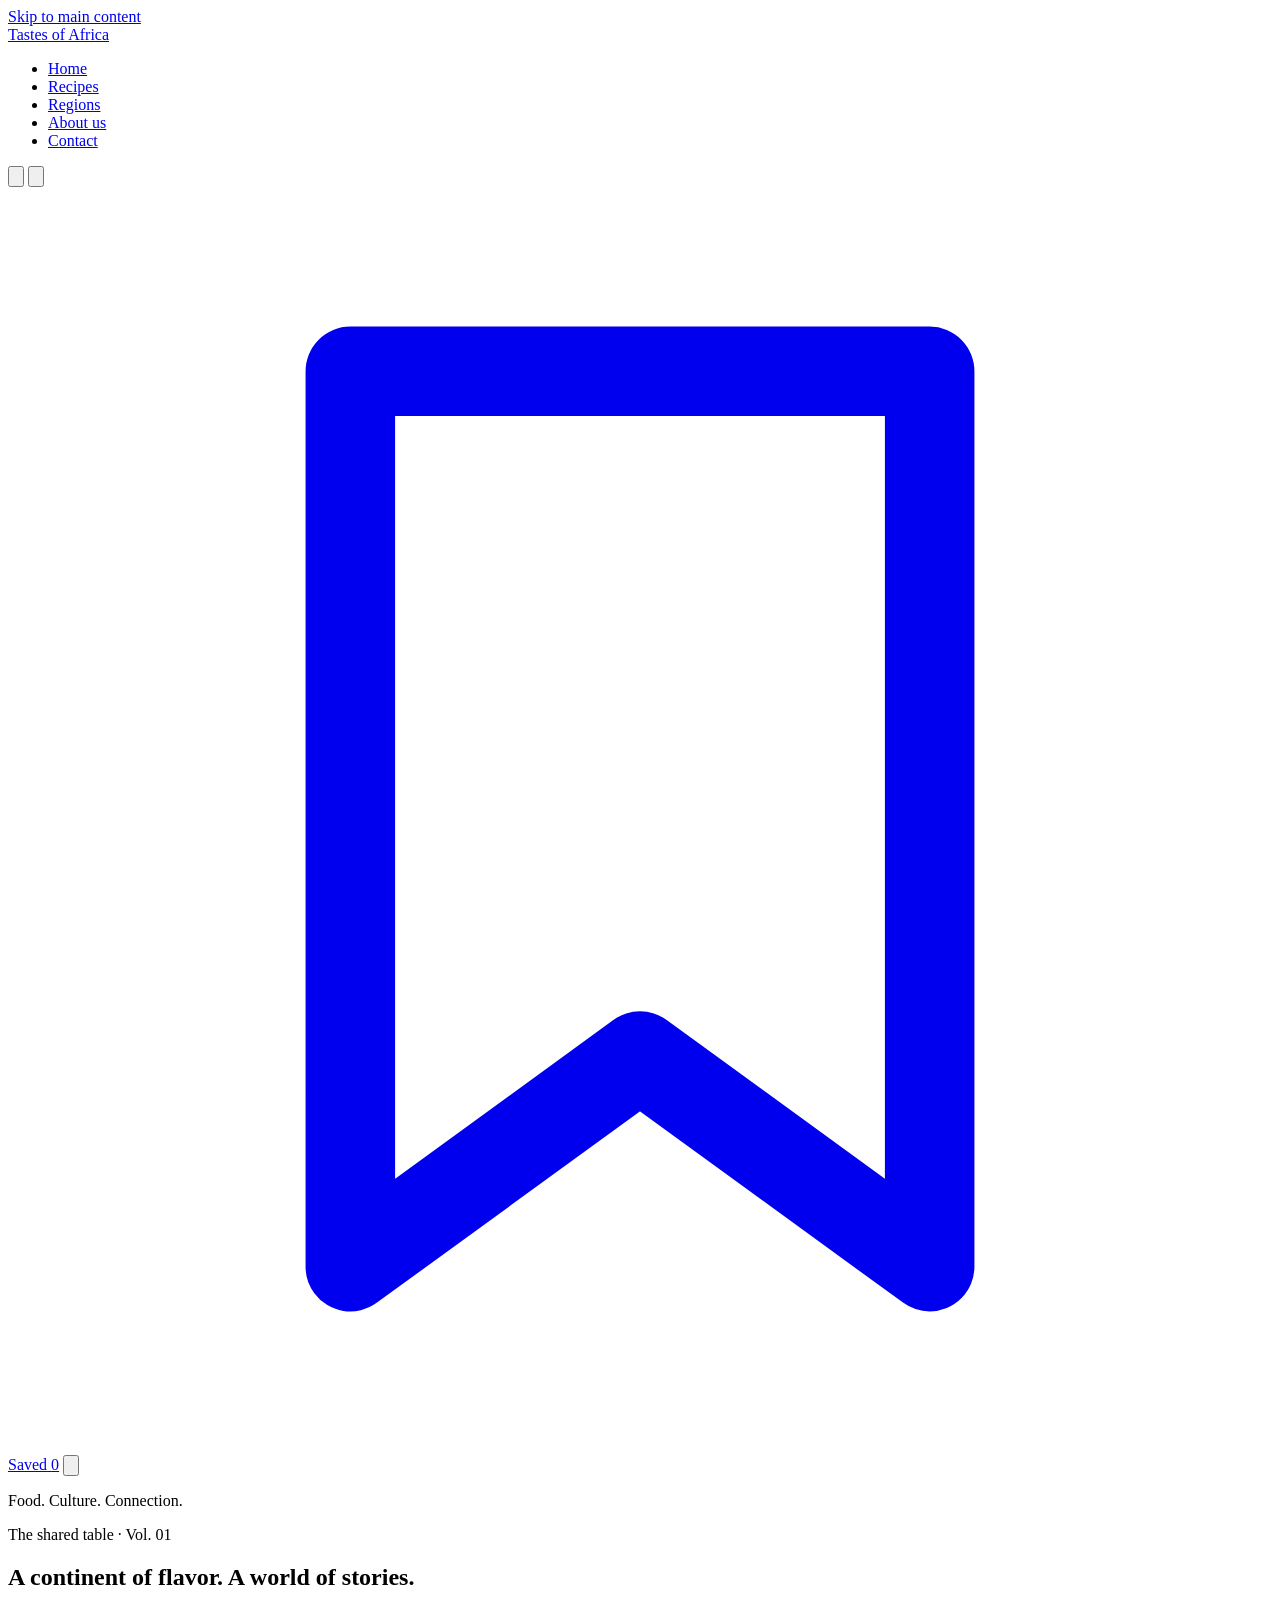
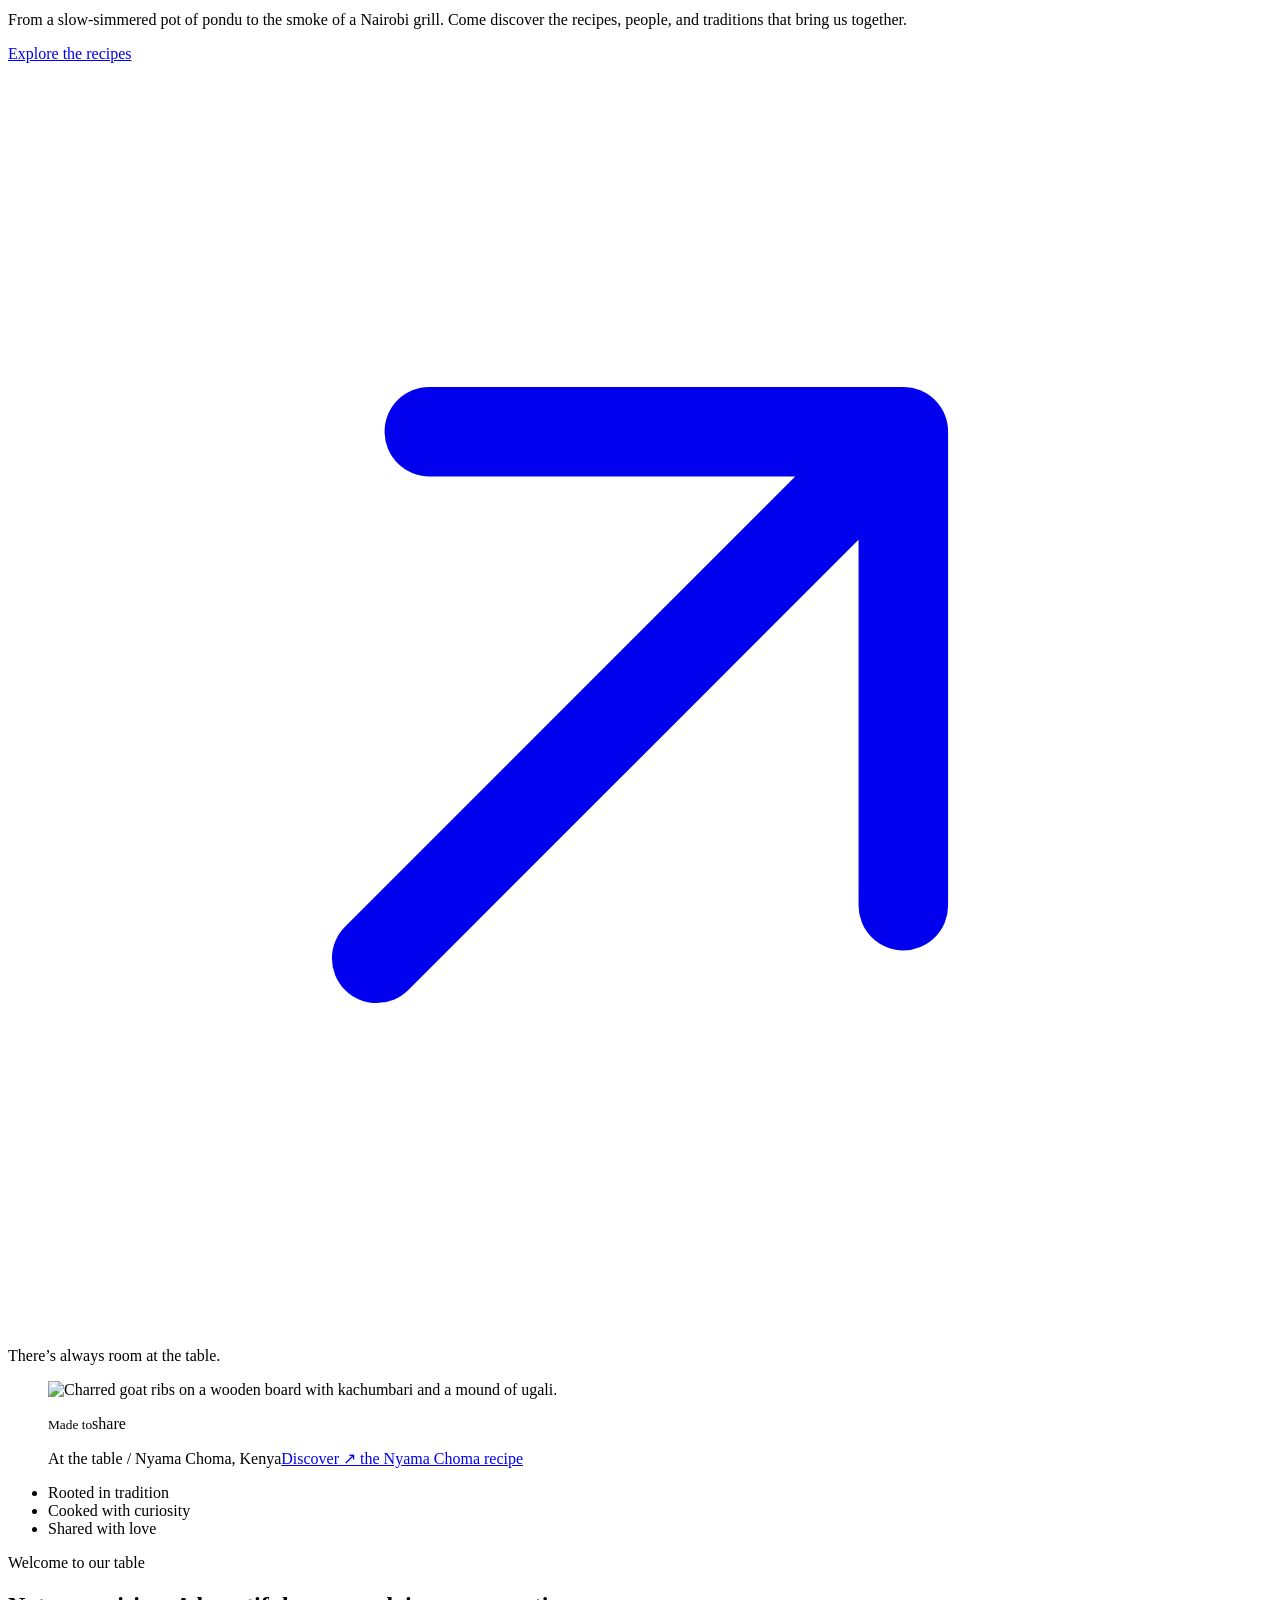
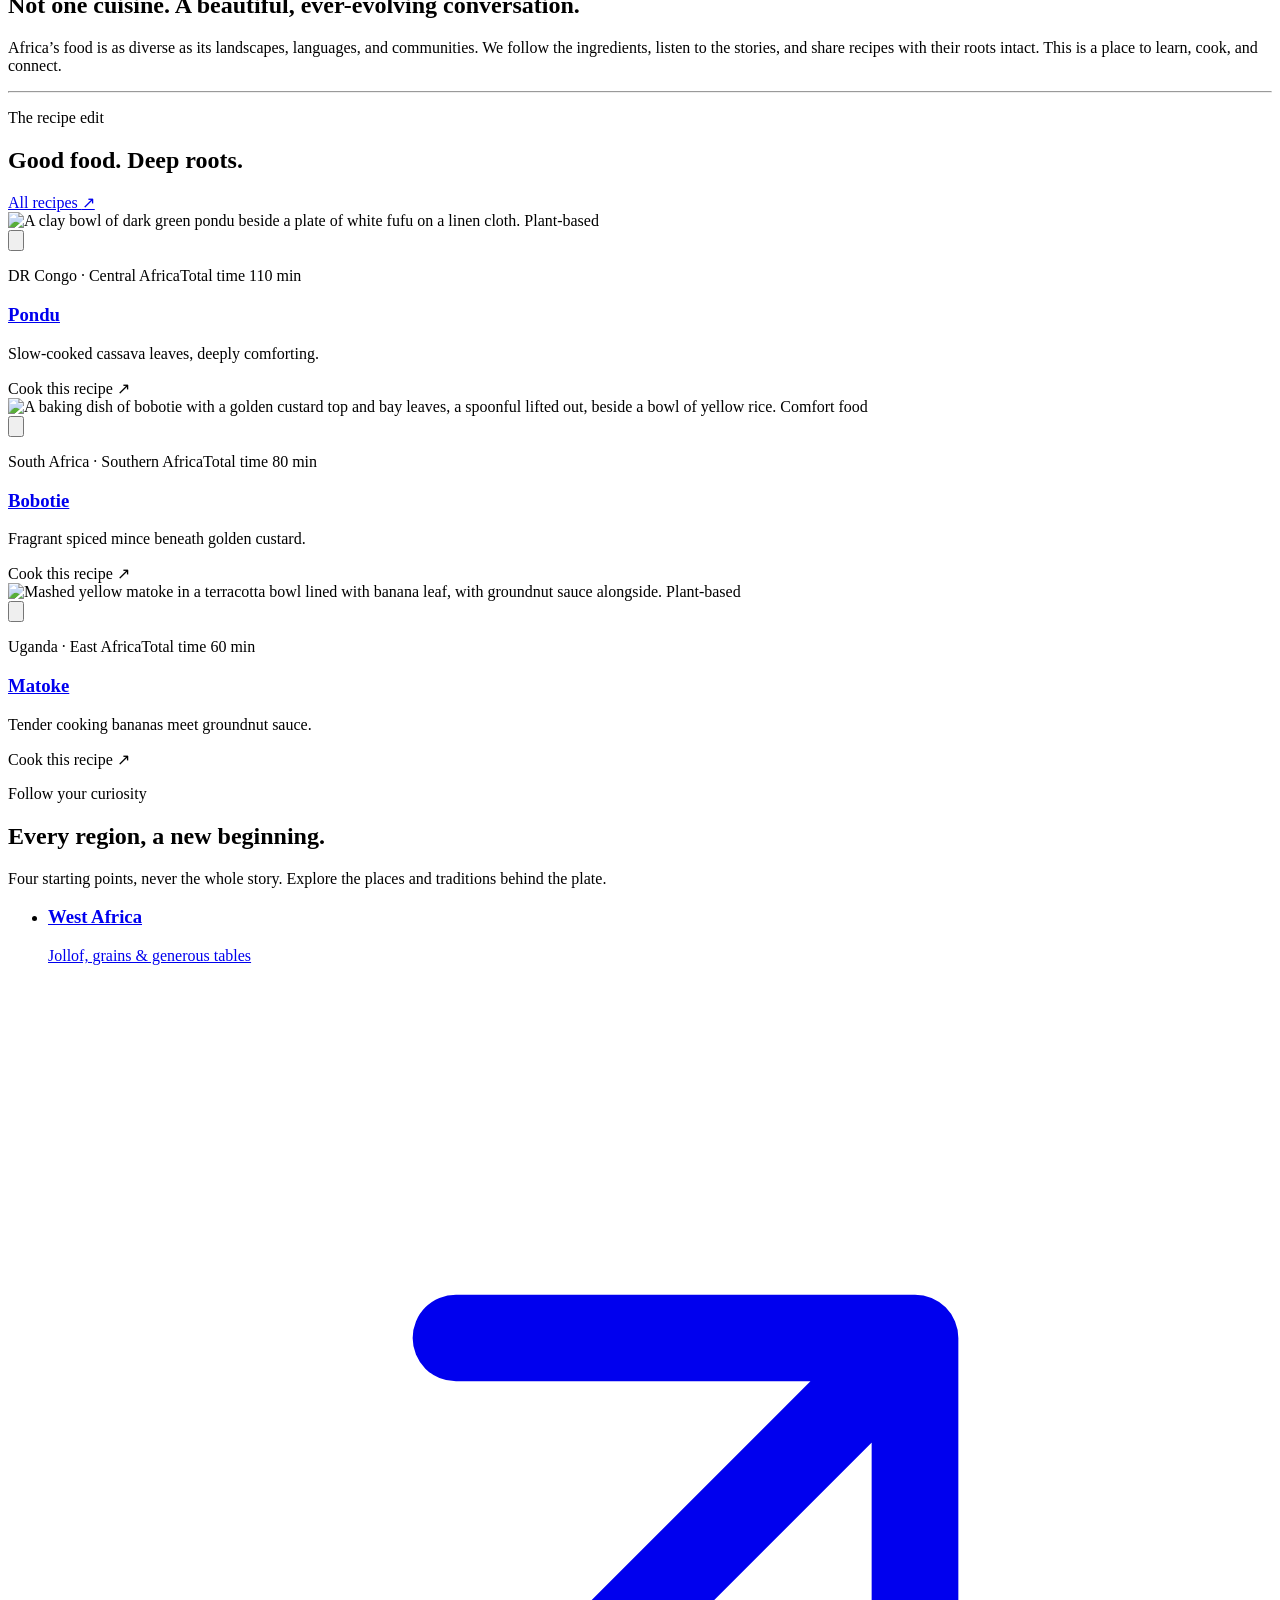
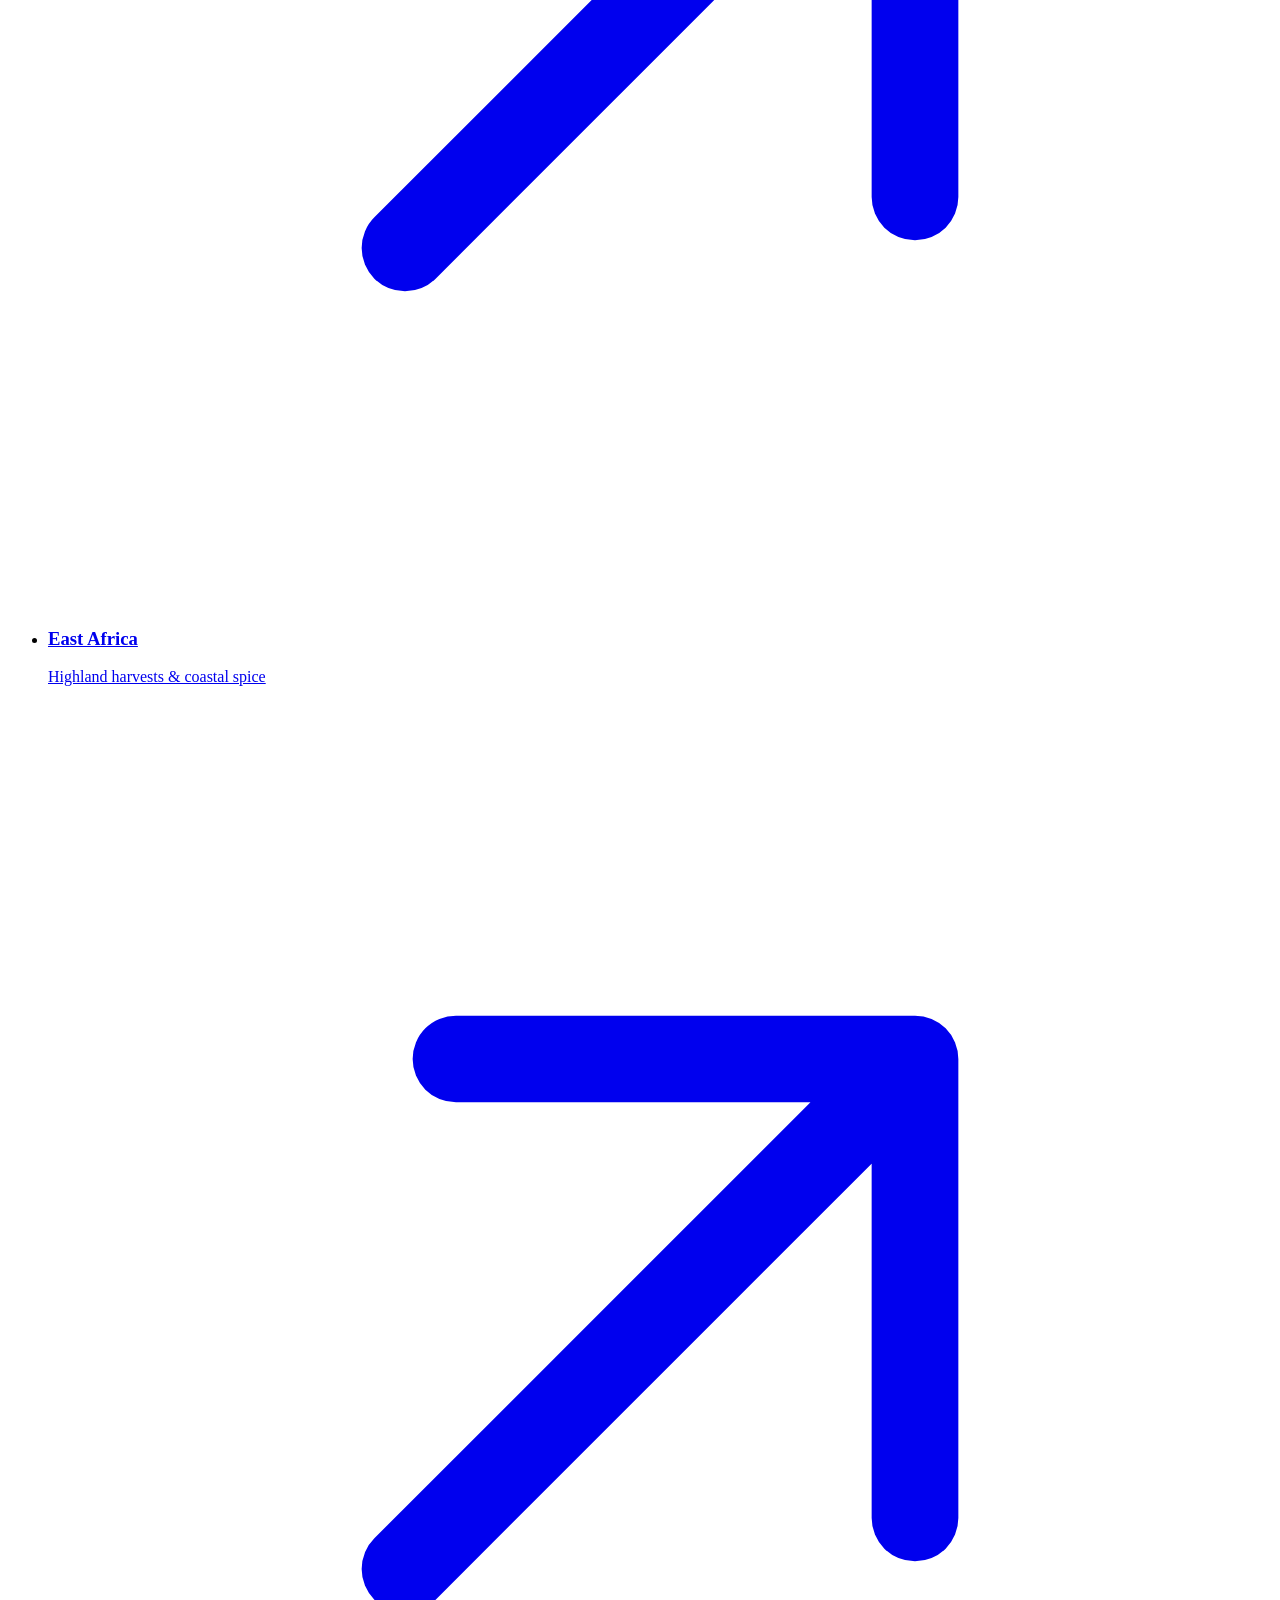
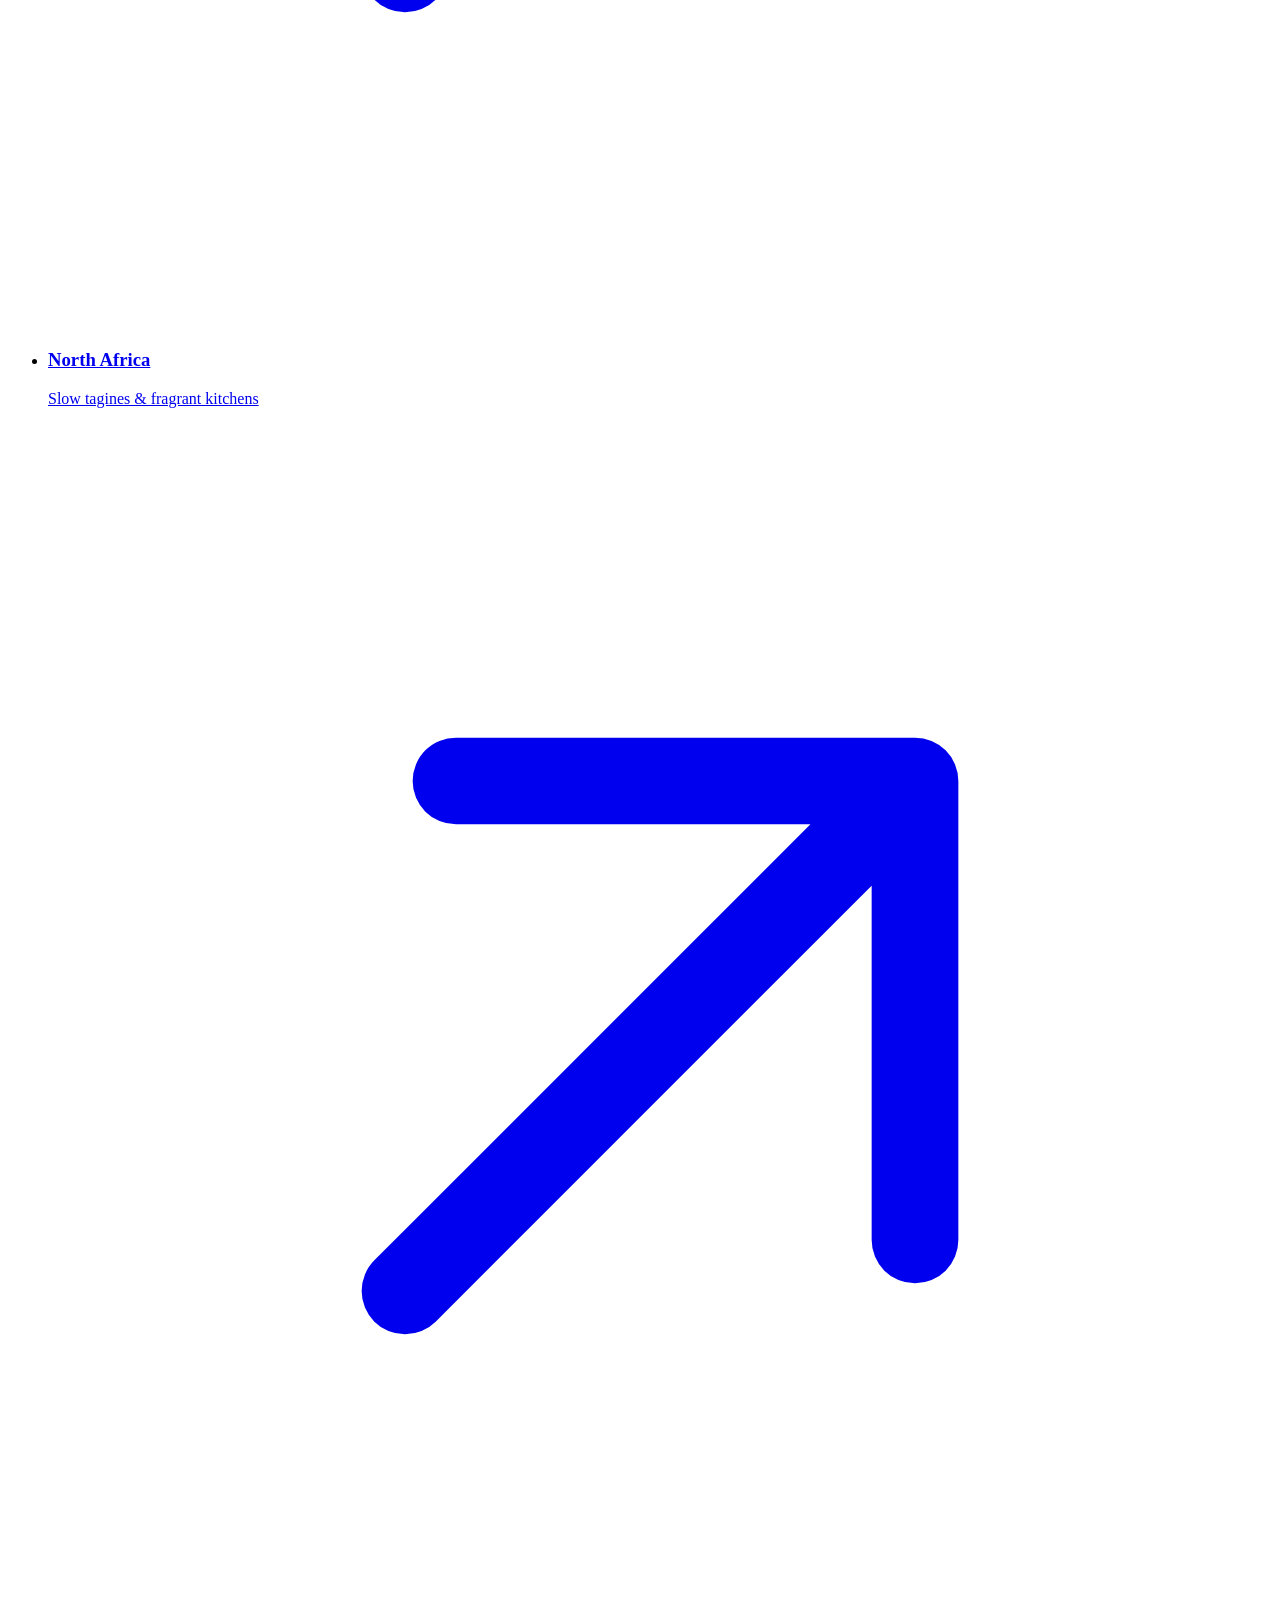
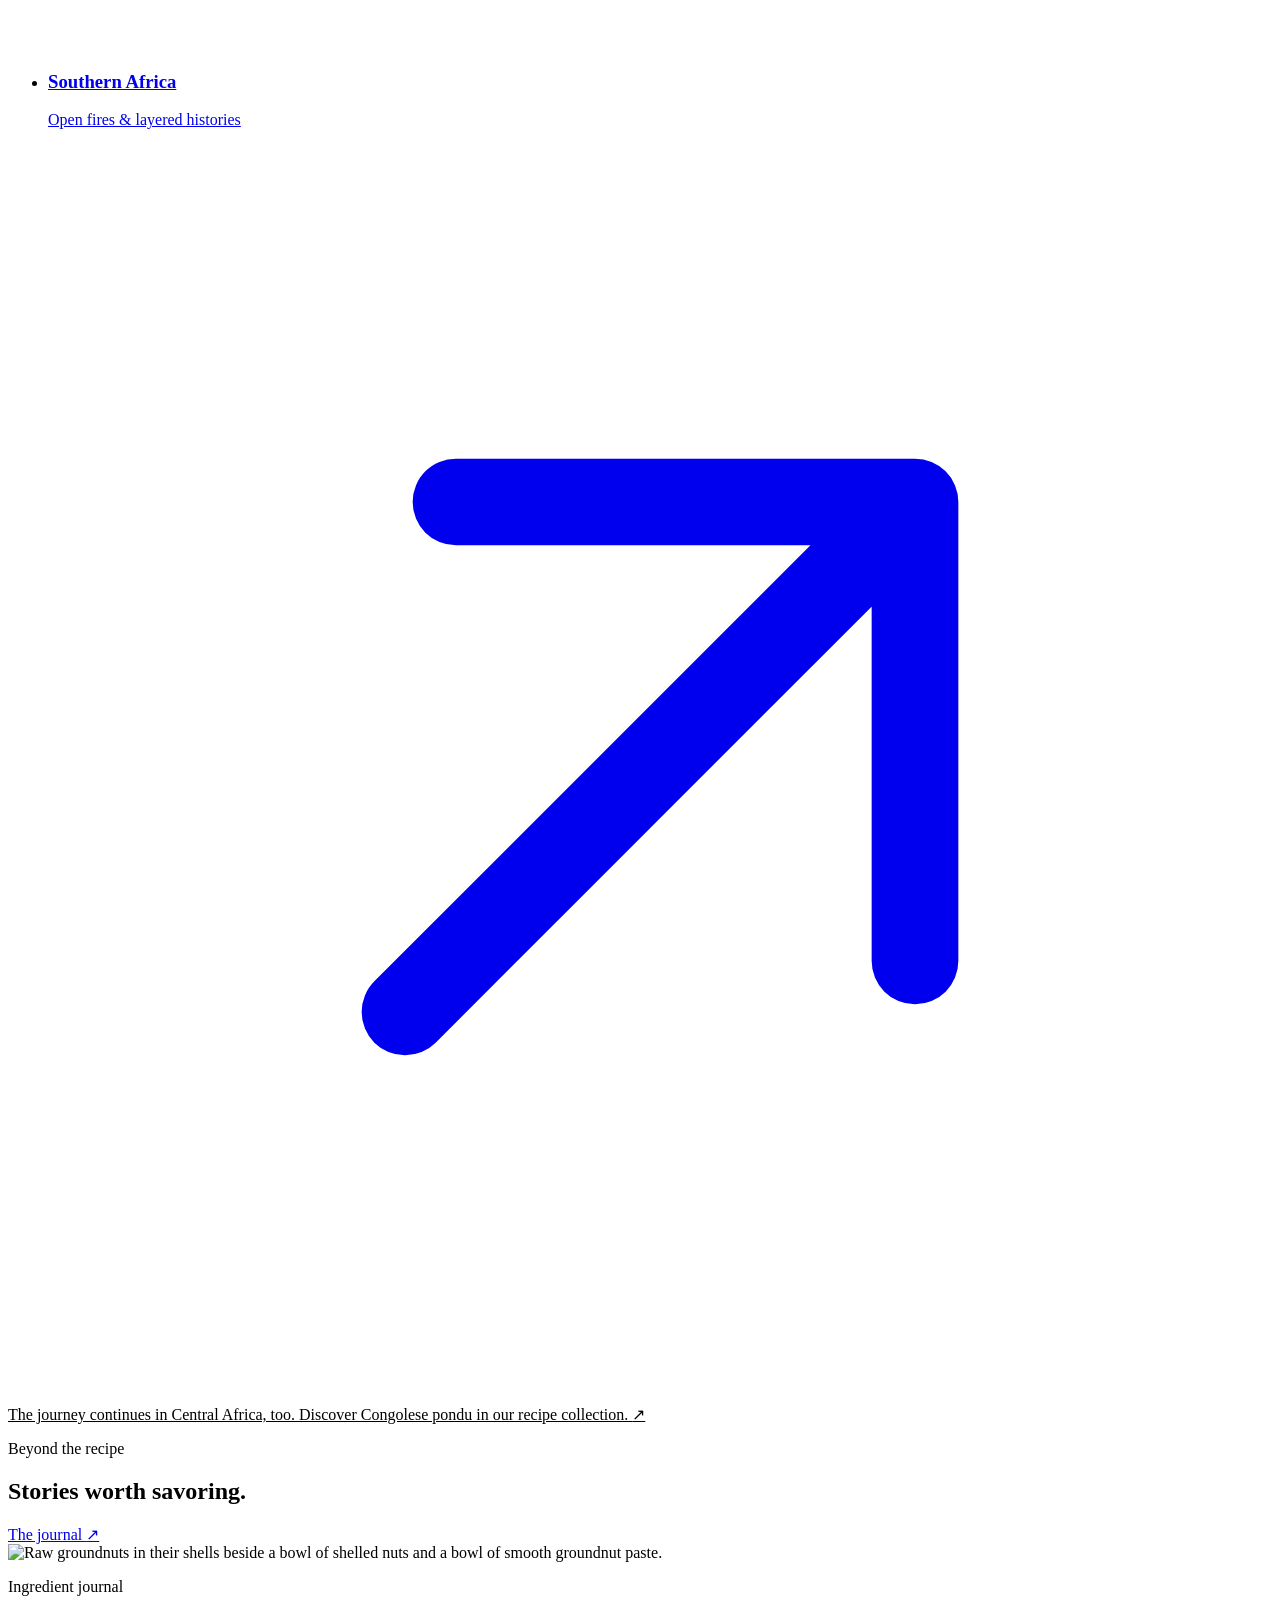
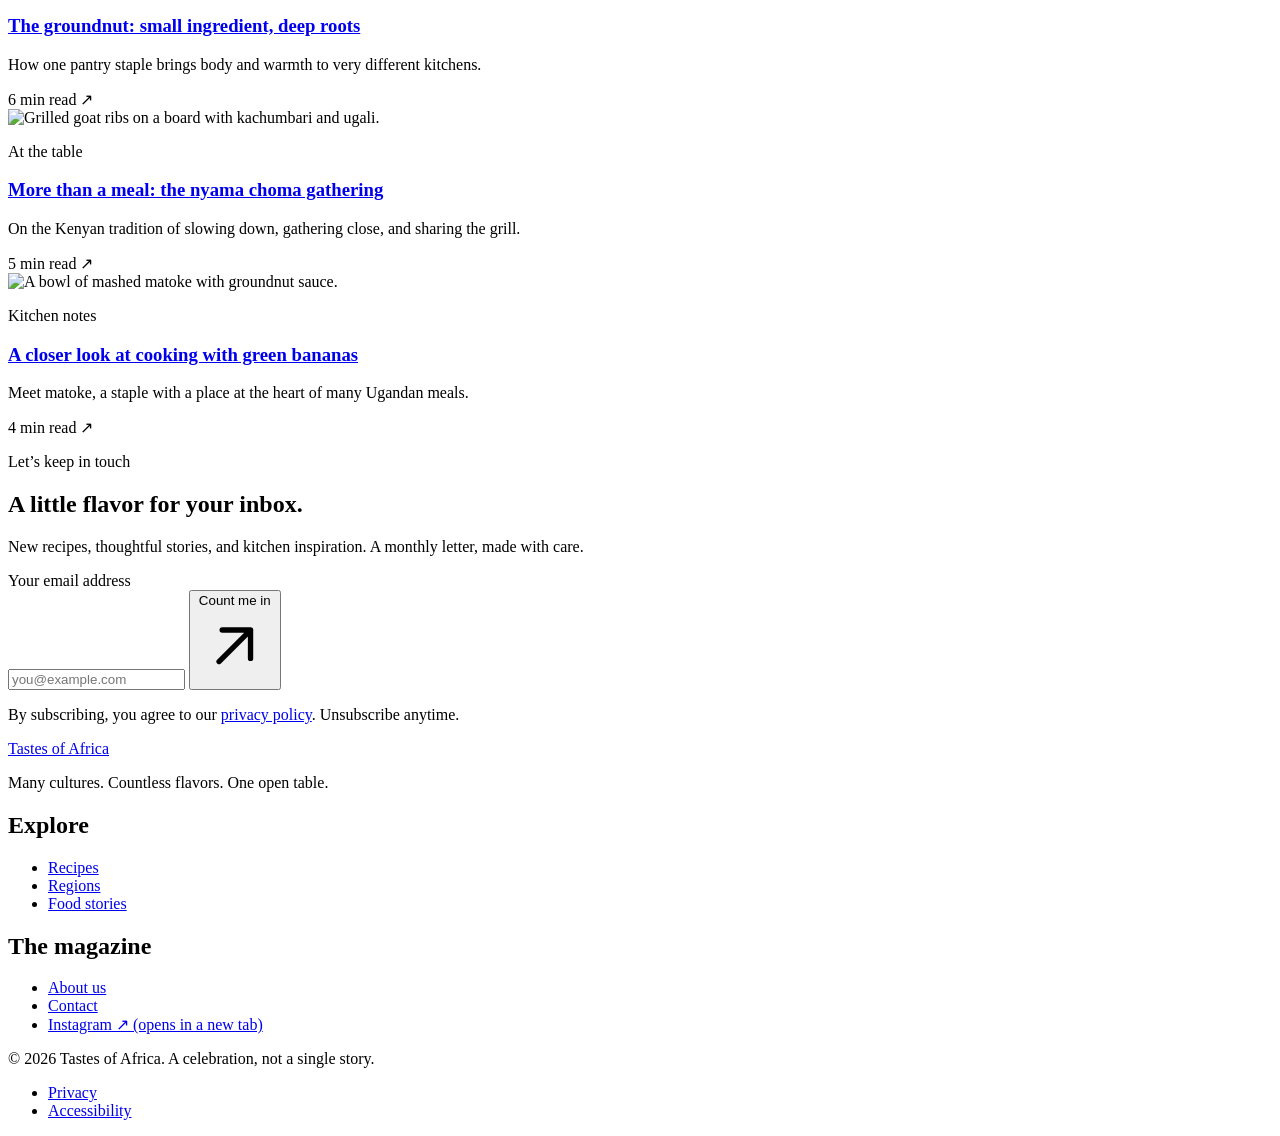
==== index.html @ 83bcd110 "Build home page with hero, recipe edit, regions, stories and newsletter" ====
<!DOCTYPE html>
<html lang="en" data-theme="light">
<head>
  <meta charset="utf-8">
  <meta name="viewport" content="width=device-width, initial-scale=1">
  <title>Tastes of Africa · Food, culture and connection</title>
  <meta name="description" content="Tastes of Africa is a food and culture magazine sharing recipes, regions and stories from across the continent.">
  <meta name="theme-color" content="#ffffff">
  <link rel="icon" href="images/favicon.svg" type="image/svg+xml">
  <link rel="preconnect" href="https://fonts.googleapis.com">
  <link rel="preconnect" href="https://fonts.gstatic.com" crossorigin>
  <link href="https://fonts.googleapis.com/css2?family=DM+Sans:opsz,wght@9..40,400;9..40,500;9..40,700&family=Playfair+Display:ital,wght@0,400;0,500;0,600;1,400&display=swap" rel="stylesheet">
  <link rel="stylesheet" href="css/style.css">
  <script>
    (function () {
      var t = null;
      try { t = JSON.parse(localStorage.getItem("toa-theme")); } catch (e) {}
      if (t !== "dark" && t !== "light") {
        t = window.matchMedia && window.matchMedia("(prefers-color-scheme: dark)").matches ? "dark" : "light";
      }
      document.documentElement.setAttribute("data-theme", t);
    })();
  </script>
</head>
<body>
  <a class="skip-link" href="#main">Skip to main content</a>
  <header class="site-header">
    <div class="container site-header__inner">
      <a class="logo" href="index.html">Tastes of Africa</a>
      <nav class="primary-nav" aria-label="Main">
        <ul>
          <li><a href="index.html" aria-current="page">Home</a></li>
          <li><a href="recipes.html">Recipes</a></li>
          <li><a href="regions.html">Regions</a></li>
          <li><a href="about.html">About us</a></li>
          <li><a href="contact.html">Contact</a></li>
        </ul>
      </nav>
      <div class="header-tools">
        <button class="icon-btn header-search" type="button" aria-expanded="false" aria-controls="search-drawer" aria-label="Search recipes"><svg viewBox="0 0 24 24" fill="none" stroke="currentColor" stroke-width="1.7" stroke-linecap="round" stroke-linejoin="round" aria-hidden="true" focusable="false"><circle cx="11" cy="11" r="7"/><path d="m20 20-3.5-3.5"/></svg></button>
        <button class="icon-btn theme-toggle" type="button" aria-pressed="false" aria-label="Switch to dark theme"><svg class="icon-sun" viewBox="0 0 24 24" fill="none" stroke="currentColor" stroke-width="1.7" stroke-linecap="round" stroke-linejoin="round" aria-hidden="true" focusable="false"><circle cx="12" cy="12" r="4"/><path d="M12 2v2M12 20v2M4.9 4.9l1.4 1.4M17.7 17.7l1.4 1.4M2 12h2M20 12h2M4.9 19.1l1.4-1.4M17.7 6.3l1.4-1.4"/></svg><svg class="icon-moon" viewBox="0 0 24 24" fill="none" stroke="currentColor" stroke-width="1.7" stroke-linecap="round" stroke-linejoin="round" aria-hidden="true" focusable="false"><path d="M20 14.5A8 8 0 1 1 9.5 4a6.5 6.5 0 0 0 10.5 10.5Z"/></svg></button>
        <a class="icon-btn header-saved" href="recipes.html?saved"><svg viewBox="0 0 24 24" fill="none" stroke="currentColor" stroke-width="1.7" stroke-linecap="round" stroke-linejoin="round" aria-hidden="true" focusable="false"><path d="M6.5 3.5h11v17L12 16.5l-5.5 4Z"/></svg><span>Saved <span class="saved-count">0</span></span></a>
        <button class="icon-btn menu-toggle" type="button" aria-expanded="false" aria-controls="menu-panel" aria-label="Open menu"><svg viewBox="0 0 24 24" fill="none" stroke="currentColor" stroke-width="1.7" stroke-linecap="round" stroke-linejoin="round" aria-hidden="true" focusable="false"><path d="M4 7h16M4 12h16M4 17h16"/></svg></button>
      </div>
    </div>
    <div class="search-drawer" id="search-drawer" hidden>
      <form class="container" action="recipes.html" method="get" role="search">
        <label class="visually-hidden" for="header-q">Search recipes or ingredients</label>
        <input class="input" id="header-q" name="q" type="search" placeholder="Search recipes or ingredients">
        <button class="btn" type="submit">Search <svg viewBox="0 0 24 24" fill="none" stroke="currentColor" stroke-width="1.7" stroke-linecap="round" stroke-linejoin="round" aria-hidden="true" focusable="false"><path d="M5 12h14M13 6l6 6-6 6"/></svg></button>
      </form>
    </div>
    <div class="menu-panel" id="menu-panel" hidden>
      <form action="recipes.html" method="get" role="search" class="search-row mt-0" style="margin-bottom:1rem">
        <div class="search-field">
          <svg viewBox="0 0 24 24" fill="none" stroke="currentColor" stroke-width="1.7" stroke-linecap="round" stroke-linejoin="round" aria-hidden="true" focusable="false"><circle cx="11" cy="11" r="7"/><path d="m20 20-3.5-3.5"/></svg>
          <label class="visually-hidden" for="menu-q">Search recipes or ingredients</label>
          <input class="input" id="menu-q" name="q" type="search" placeholder="Search recipes">
        </div>
      </form>
      <nav aria-label="Mobile">
        <ul>
        <li><a href="index.html" aria-current="page">Home</a></li>
        <li><a href="recipes.html">Recipes</a></li>
        <li><a href="regions.html">Regions</a></li>
        <li><a href="about.html">About us</a></li>
        <li><a href="contact.html">Contact</a></li>
        </ul>
      </nav>
      <a class="btn btn--ghost menu-panel__saved" href="recipes.html?saved"><svg viewBox="0 0 24 24" fill="none" stroke="currentColor" stroke-width="1.7" stroke-linecap="round" stroke-linejoin="round" aria-hidden="true" focusable="false"><path d="M6.5 3.5h11v17L12 16.5l-5.5 4Z"/></svg> Saved recipes (<span class="saved-count">0</span>)</a>
    </div>
  </header>

  <main id="main">
    <section class="container hero" aria-labelledby="hero-title">
      <div class="hero__top">
        <p class="eyebrow">Food. Culture. Connection.</p>
        <p class="hero__issue">The shared table · Vol. 01</p>
      </div>
      <div>
        <h1 class="hero__title" id="hero-title">A continent of flavor. A world of stories.</h1>
        <p class="hero__text">From a slow-simmered pot of pondu to the smoke of a Nairobi grill. Come discover the recipes, people, and traditions that bring us together.</p>
        <a class="btn hero__cta" href="recipes.html">Explore the recipes <svg viewBox="0 0 24 24" fill="none" stroke="currentColor" stroke-width="1.7" stroke-linecap="round" stroke-linejoin="round" aria-hidden="true" focusable="false"><path d="M7 17 17 7M8 7h9v9"/></svg></a>
        <p class="hero__aside">There’s always room at the table.</p>
      </div>
      <figure class="hero__figure">
        <img src="images/nyama-choma.jpg" alt="Charred goat ribs on a wooden board with kachumbari and a mound of ugali." width="712" height="512" fetchpriority="high">
        <p class="hero__badge" aria-hidden="true"><small>Made to</small><span>share</span></p>
        <figcaption class="hero__caption"><span>At the table / Nyama Choma, Kenya</span><a class="text-link" href="nyama-choma.html">Discover <span class="arrow" aria-hidden="true">↗</span><span class="visually-hidden"> the Nyama Choma recipe</span></a></figcaption>
      </figure>
    </section>

    <div class="container">
      <ul class="values-strip" aria-label="Our values">
        <li>Rooted in tradition</li>
        <li>Cooked with curiosity</li>
        <li>Shared with love</li>
      </ul>
    </div>

    <section class="container section split" aria-labelledby="welcome-title">
      <p class="eyebrow">Welcome to our table</p>
      <div class="split__body">
        <h2 class="h2" id="welcome-title">Not one cuisine. A beautiful, ever-evolving conversation.</h2>
        <p>Africa’s food is as diverse as its landscapes, languages, and communities. We follow the ingredients, listen to the stories, and share recipes with their roots intact. This is a place to learn, cook, and connect.</p>
      </div>
    </section>

    <div class="container"><hr class="rule"></div>

    <section class="container section" aria-labelledby="edit-title">
      <p class="eyebrow">The recipe edit</p>
      <div class="section-head">
        <h2 class="h2" id="edit-title">Good food. Deep roots.</h2>
        <a class="text-link" href="recipes.html">All recipes <span class="arrow" aria-hidden="true">↗</span></a>
      </div>
      <div class="grid-3">
          <article class="card" data-slug="pondu" data-name="Pondu" data-region="central" data-diet="plant-based gluten-free dairy-free" data-time="110" data-order="1" data-keywords="dr congo central africa plant-based slow-cooked cassava leaves, deeply comforting.  g frozen, commercially prepared pounded cassava leaves, thawed  litre litres water, plus more as needed  large onion onions, finely chopped  small aubergine aubergines (about  g), diced  tbsp food-grade red palm oil  spring onions, sliced  tsp fine salt, then to taste  whole scotch bonnet pepper peppers (optional) cooked rice or fufu, prepared separately">
            <div class="card__media">
              <img src="images/pondu.jpg" alt="A clay bowl of dark green pondu beside a plate of white fufu on a linen cloth." width="712" height="512" loading="lazy">
              <span class="card__badge">Plant-based</span>
            </div>
            <button class="save-btn" type="button" data-save="pondu" data-name="Pondu" aria-pressed="false" aria-label="Save Pondu to your recipes"><svg viewBox="0 0 24 24" fill="none" stroke="currentColor" stroke-width="1.7" stroke-linecap="round" stroke-linejoin="round" aria-hidden="true" focusable="false"><path d="M6.5 3.5h11v17L12 16.5l-5.5 4Z"/></svg></button>
            <p class="card__meta"><span class="card__origin">DR Congo · Central Africa</span><span class="card__time"><span class="visually-hidden">Total time </span>110 min</span></p>
            <h3 class="card__title"><a href="pondu.html">Pondu</a></h3>
            <p class="card__text">Slow-cooked cassava leaves, deeply comforting.</p>
            <span class="card__cta" aria-hidden="true">Cook this recipe <span class="arrow" aria-hidden="true">↗</span></span>
          </article>
          <article class="card" data-slug="bobotie" data-name="Bobotie" data-region="southern" data-diet="meat" data-time="80" data-order="4" data-keywords="south africa southern africa comfort food fragrant spiced mince beneath golden custard.  g beef mince  thick slice slices white bread (about  g)  ml whole milk, divided  tbsp neutral oil  large onion onions, finely chopped  garlic clove cloves, crushed  tbsp mild curry powder  tsp ground turmeric  tbsp fruit chutney  tbsp raisins  tbsp lemon juice  tsp fine salt  tsp ground black pepper  large egg eggs the reserved milk from above  bay leaf leaves yellow rice and chutney, prepared separately">
            <div class="card__media">
              <img src="images/bobotie.jpg" alt="A baking dish of bobotie with a golden custard top and bay leaves, a spoonful lifted out, beside a bowl of yellow rice." width="712" height="512" loading="lazy">
              <span class="card__badge">Comfort food</span>
            </div>
            <button class="save-btn" type="button" data-save="bobotie" data-name="Bobotie" aria-pressed="false" aria-label="Save Bobotie to your recipes"><svg viewBox="0 0 24 24" fill="none" stroke="currentColor" stroke-width="1.7" stroke-linecap="round" stroke-linejoin="round" aria-hidden="true" focusable="false"><path d="M6.5 3.5h11v17L12 16.5l-5.5 4Z"/></svg></button>
            <p class="card__meta"><span class="card__origin">South Africa · Southern Africa</span><span class="card__time"><span class="visually-hidden">Total time </span>80 min</span></p>
            <h3 class="card__title"><a href="bobotie.html">Bobotie</a></h3>
            <p class="card__text">Fragrant spiced mince beneath golden custard.</p>
            <span class="card__cta" aria-hidden="true">Cook this recipe <span class="arrow" aria-hidden="true">↗</span></span>
          </article>
          <article class="card" data-slug="matoke" data-name="Matoke" data-region="east" data-diet="plant-based gluten-free dairy-free" data-time="60" data-order="5" data-keywords="uganda east africa plant-based tender cooking bananas meet groundnut sauce.  green cooking banana bananas (about  kg, unpeeled)  tsp fine salt water for steaming  food-safe banana leaf leaves, washed (optional)  g unsweetened smooth peanut butter  tbsp neutral oil  small onion onions, finely chopped  medium tomato tomatoes, finely chopped  ml water  tsp fine salt, then to taste steamed greens, prepared separately">
            <div class="card__media">
              <img src="images/matoke.jpg" alt="Mashed yellow matoke in a terracotta bowl lined with banana leaf, with groundnut sauce alongside." width="712" height="512" loading="lazy">
              <span class="card__badge">Plant-based</span>
            </div>
            <button class="save-btn" type="button" data-save="matoke" data-name="Matoke" aria-pressed="false" aria-label="Save Matoke to your recipes"><svg viewBox="0 0 24 24" fill="none" stroke="currentColor" stroke-width="1.7" stroke-linecap="round" stroke-linejoin="round" aria-hidden="true" focusable="false"><path d="M6.5 3.5h11v17L12 16.5l-5.5 4Z"/></svg></button>
            <p class="card__meta"><span class="card__origin">Uganda · East Africa</span><span class="card__time"><span class="visually-hidden">Total time </span>60 min</span></p>
            <h3 class="card__title"><a href="matoke.html">Matoke</a></h3>
            <p class="card__text">Tender cooking bananas meet groundnut sauce.</p>
            <span class="card__cta" aria-hidden="true">Cook this recipe <span class="arrow" aria-hidden="true">↗</span></span>
          </article>
      </div>
    </section>

    <section class="dark-section section" aria-labelledby="regions-title">
      <div class="container">
        <p class="eyebrow eyebrow--gold">Follow your curiosity</p>
        <div class="split" style="align-items:end">
          <h2 class="h2" id="regions-title" style="grid-column: span 1">Every region, a new beginning.</h2>
          <p class="lede">Four starting points, never the whole story. Explore the places and traditions behind the plate.</p>
        </div>
        <ul class="region-list">
          <li><a href="regions.html#west"><h3>West Africa</h3><p>Jollof, grains &amp; generous tables</p><svg viewBox="0 0 24 24" fill="none" stroke="currentColor" stroke-width="1.7" stroke-linecap="round" stroke-linejoin="round" aria-hidden="true" focusable="false"><path d="M7 17 17 7M8 7h9v9"/></svg></a></li>
          <li><a href="regions.html#east"><h3>East Africa</h3><p>Highland harvests &amp; coastal spice</p><svg viewBox="0 0 24 24" fill="none" stroke="currentColor" stroke-width="1.7" stroke-linecap="round" stroke-linejoin="round" aria-hidden="true" focusable="false"><path d="M7 17 17 7M8 7h9v9"/></svg></a></li>
          <li><a href="regions.html#north"><h3>North Africa</h3><p>Slow tagines &amp; fragrant kitchens</p><svg viewBox="0 0 24 24" fill="none" stroke="currentColor" stroke-width="1.7" stroke-linecap="round" stroke-linejoin="round" aria-hidden="true" focusable="false"><path d="M7 17 17 7M8 7h9v9"/></svg></a></li>
          <li><a href="regions.html#southern"><h3>Southern Africa</h3><p>Open fires &amp; layered histories</p><svg viewBox="0 0 24 24" fill="none" stroke="currentColor" stroke-width="1.7" stroke-linecap="round" stroke-linejoin="round" aria-hidden="true" focusable="false"><path d="M7 17 17 7M8 7h9v9"/></svg></a></li>
        </ul>
        <p class="small" style="margin-top:2rem"><a href="pondu.html" style="color:var(--dark-muted)">The journey continues in Central Africa, too. Discover Congolese pondu in our recipe collection. <span aria-hidden="true">↗</span></a></p>
      </div>
    </section>

    <section class="container section" id="stories" aria-labelledby="stories-title">
      <p class="eyebrow">Beyond the recipe</p>
      <div class="section-head">
        <h2 class="h2" id="stories-title">Stories worth savoring.</h2>
        <a class="text-link" href="regions.html">The journal <span class="arrow" aria-hidden="true">↗</span></a>
      </div>
      <div class="grid-3">
          <article class="story">
            <div class="story__media"><img src="images/groundnut.jpg" alt="Raw groundnuts in their shells beside a bowl of shelled nuts and a bowl of smooth groundnut paste." width="712" height="474" loading="lazy"></div>
            <p class="eyebrow">Ingredient journal</p>
            <h3 class="story__title"><a href="matoke.html">The groundnut: small ingredient, deep roots</a></h3>
            <p>How one pantry staple brings body and warmth to very different kitchens.</p>
            <span class="story__read">6 min read <span aria-hidden="true">↗</span></span>
          </article>
          <article class="story">
            <div class="story__media"><img src="images/nyama-choma.jpg" alt="Grilled goat ribs on a board with kachumbari and ugali." width="712" height="474" loading="lazy"></div>
            <p class="eyebrow">At the table</p>
            <h3 class="story__title"><a href="nyama-choma.html">More than a meal: the nyama choma gathering</a></h3>
            <p>On the Kenyan tradition of slowing down, gathering close, and sharing the grill.</p>
            <span class="story__read">5 min read <span aria-hidden="true">↗</span></span>
          </article>
          <article class="story">
            <div class="story__media"><img src="images/matoke.jpg" alt="A bowl of mashed matoke with groundnut sauce." width="712" height="474" loading="lazy"></div>
            <p class="eyebrow">Kitchen notes</p>
            <h3 class="story__title"><a href="matoke.html">A closer look at cooking with green bananas</a></h3>
            <p>Meet matoke, a staple with a place at the heart of many Ugandan meals.</p>
            <span class="story__read">4 min read <span aria-hidden="true">↗</span></span>
          </article>
      </div>
    </section>

    <section class="newsletter section" aria-labelledby="news-title">
      <div class="container newsletter__grid">
        <div>
          <p class="eyebrow">Let’s keep in touch</p>
          <h2 class="h2" id="news-title">A little flavor for your inbox.</h2>
          <p class="small" style="margin-top:1rem">New recipes, thoughtful stories, and kitchen inspiration. A monthly letter, made with care.</p>
        </div>
        <form id="newsletter-form" novalidate>
          <label class="label" for="nl-email">Your email address</label>
          <div class="newsletter__row">
            <input class="input" id="nl-email" name="email" type="email" autocomplete="email" placeholder="you@example.com" aria-describedby="newsletter-status nl-note">
            <button class="btn" type="submit">Count me in <svg viewBox="0 0 24 24" fill="none" stroke="currentColor" stroke-width="1.7" stroke-linecap="round" stroke-linejoin="round" aria-hidden="true" focusable="false"><path d="M7 17 17 7M8 7h9v9"/></svg></button>
          </div>
          <p class="newsletter__status" id="newsletter-status" role="status" aria-live="polite"></p>
          <p class="newsletter__note" id="nl-note">By subscribing, you agree to our <a href="privacy.html">privacy policy</a>. Unsubscribe anytime.</p>
        </form>
      </div>
    </section>
  </main>

  <footer class="site-footer">
    <div class="container">
      <div class="site-footer__top">
        <div>
          <a class="logo" href="index.html">Tastes of Africa</a>
          <p class="site-footer__tag">Many cultures. Countless flavors. One open table.</p>
        </div>
        <div class="footer-cols">
          <nav class="footer-col" aria-labelledby="f-explore">
            <h2 id="f-explore">Explore</h2>
            <ul>
              <li><a href="recipes.html">Recipes</a></li>
              <li><a href="regions.html">Regions</a></li>
              <li><a href="index.html#stories">Food stories</a></li>
            </ul>
          </nav>
          <nav class="footer-col" aria-labelledby="f-magazine">
            <h2 id="f-magazine">The magazine</h2>
            <ul>
              <li><a href="about.html">About us</a></li>
              <li><a href="contact.html">Contact</a></li>
              <li><a href="https://www.instagram.com/" target="_blank" rel="noopener noreferrer">Instagram&nbsp;<span class="arrow" aria-hidden="true">↗</span><span class="visually-hidden"> (opens in a new tab)</span></a></li>
            </ul>
          </nav>
        </div>
      </div>
      <div class="site-footer__bottom">
        <p>© <span class="year">2026</span> Tastes of Africa. A celebration, not a single story.</p>
        <ul>
          <li><a href="privacy.html">Privacy</a></li>
          <li><a href="accessibility.html">Accessibility</a></li>
        </ul>
      </div>
    </div>
  </footer>

  <div class="toast" id="toast" role="status" aria-live="polite" hidden>
    <span class="toast__msg"></span>
    <button class="toast__undo" type="button">Undo</button>
  </div>
  <div class="visually-hidden" id="announcer" aria-live="polite"></div>
  <script src="js/main.js" defer></script>
</body>
</html>
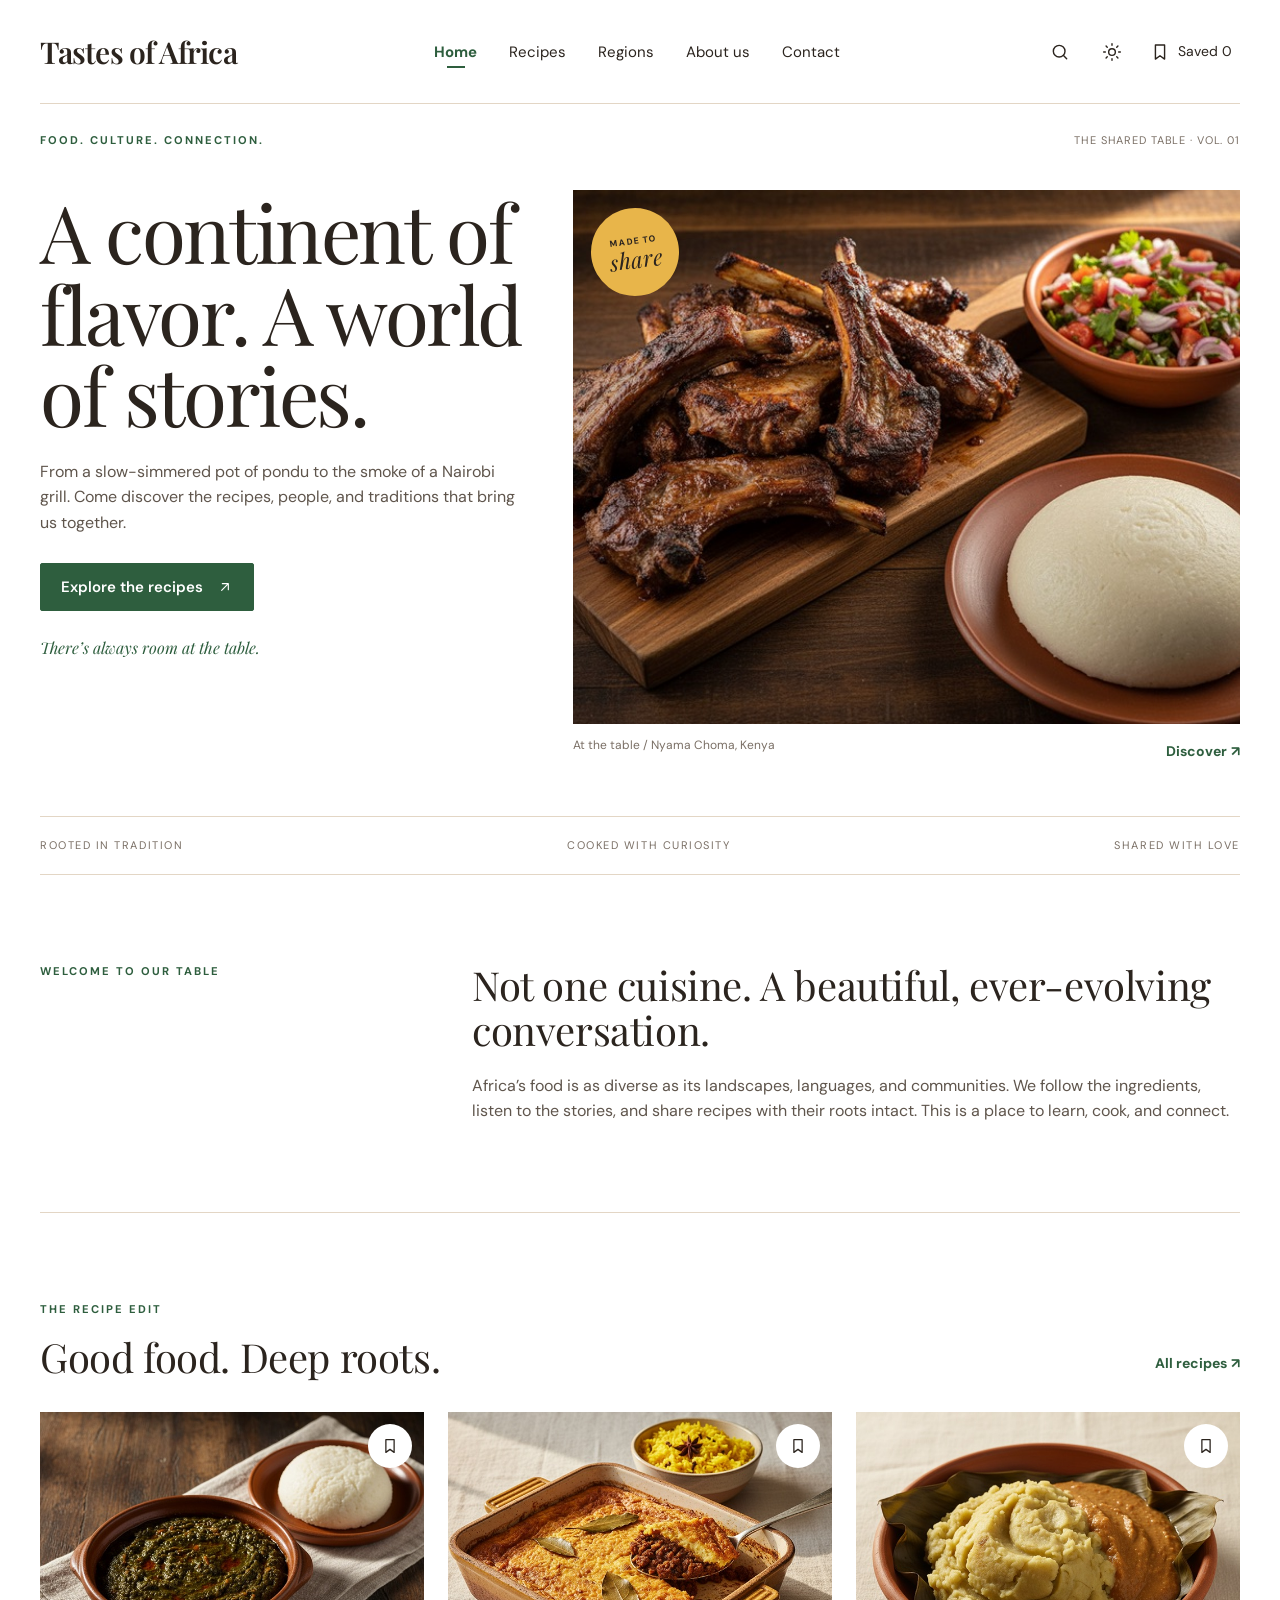
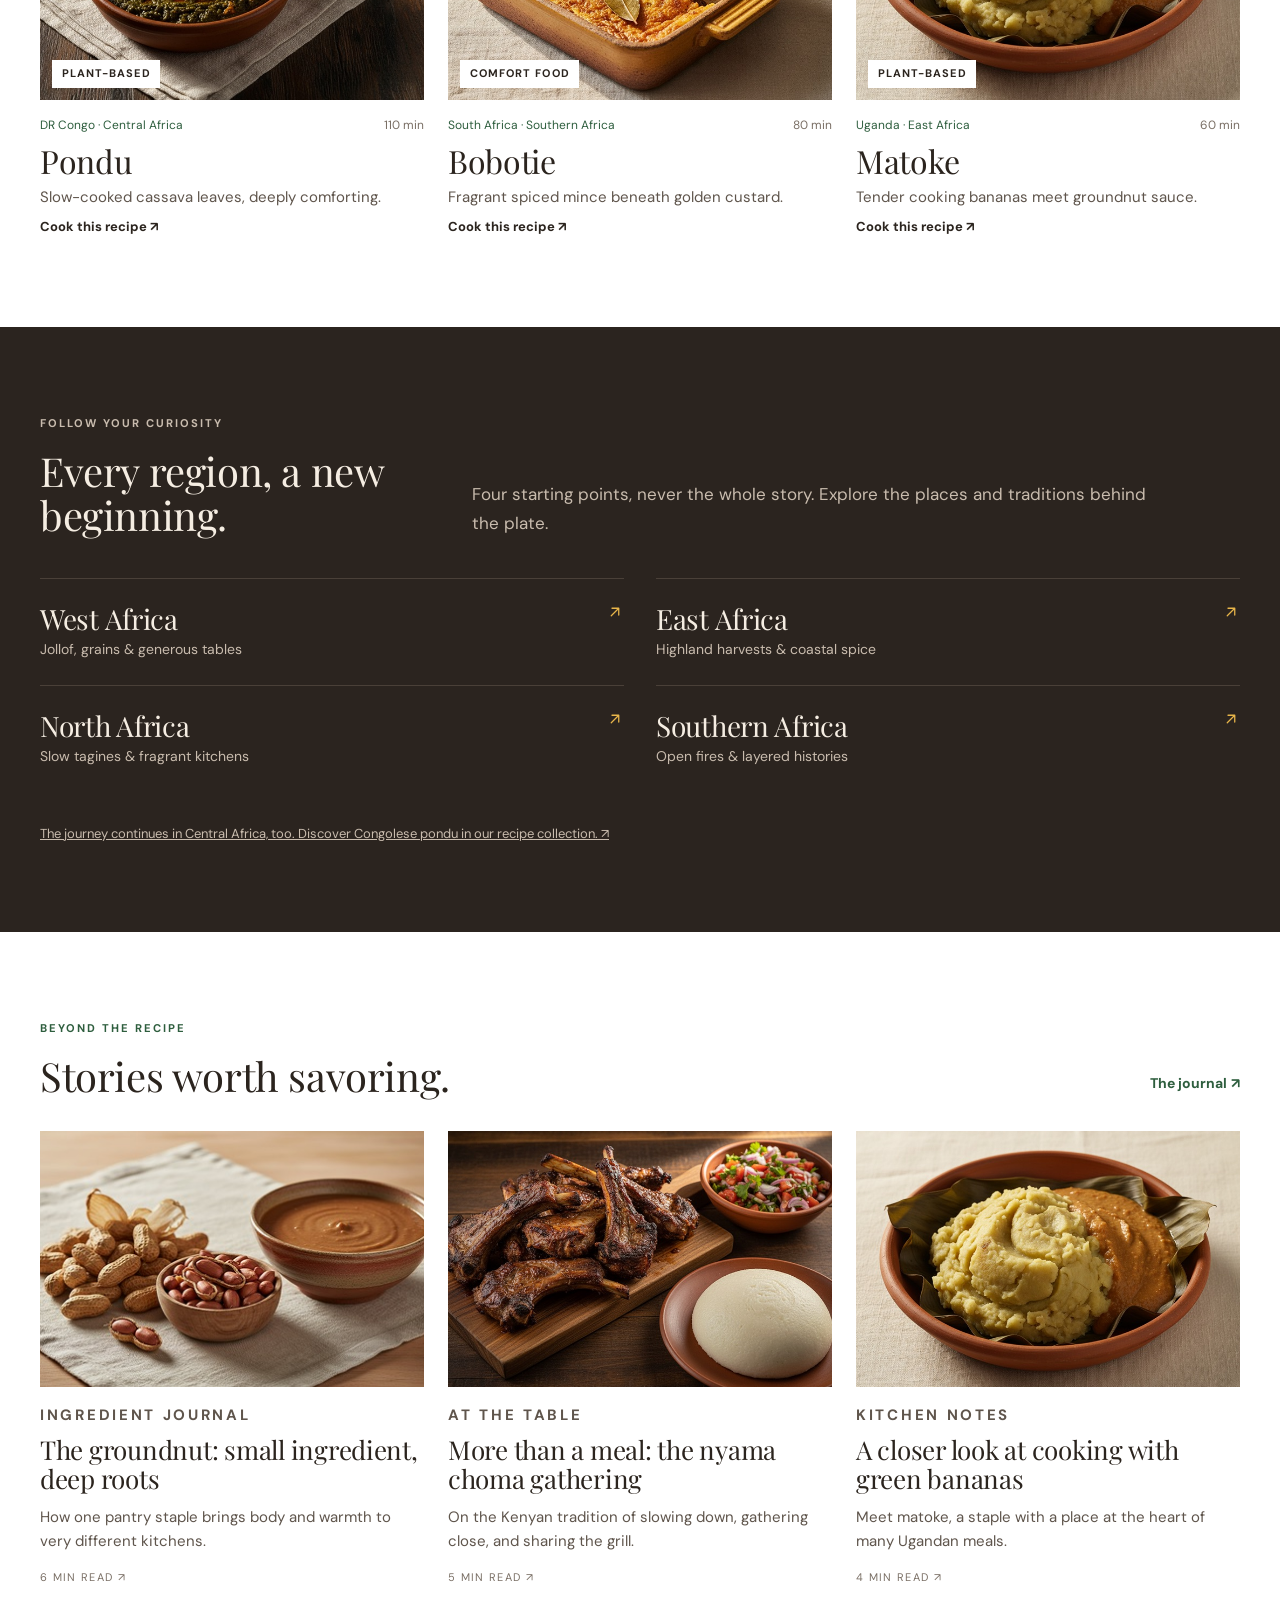
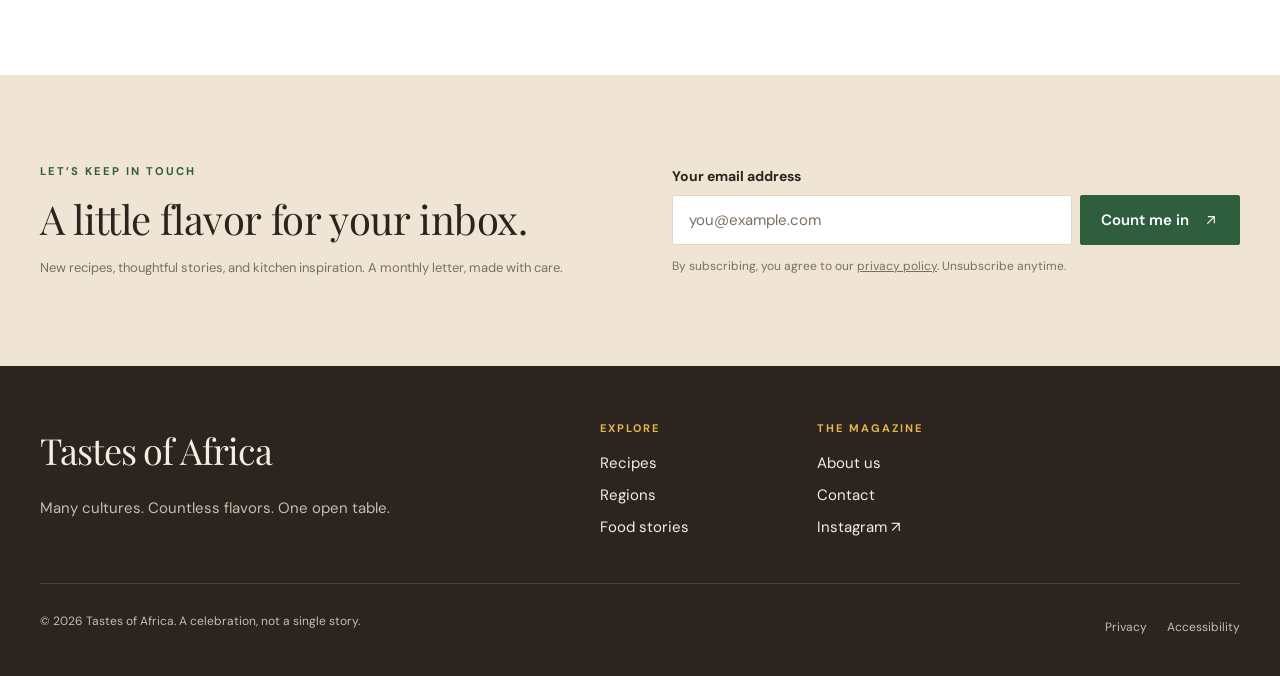
==== commit 690381b9: "Update image alt text to describe the new dish photos" ====
--- a/index.html
+++ b/index.html
@@ -84,7 +84,7 @@
         <p class="hero__aside">There’s always room at the table.</p>
       </div>
       <figure class="hero__figure">
-        <img src="images/nyama-choma.jpg" alt="Charred goat ribs on a wooden board with kachumbari and a mound of ugali." width="712" height="512" fetchpriority="high">
+        <img src="images/nyama-choma.jpg" alt="Charred grilled ribs on a blue plate with fresh parsley, greens, and a tomato, cucumber and red onion salad." width="712" height="512" fetchpriority="high">
         <p class="hero__badge" aria-hidden="true"><small>Made to</small><span>share</span></p>
         <figcaption class="hero__caption"><span>At the table / Nyama Choma, Kenya</span><a class="text-link" href="nyama-choma.html">Discover <span class="arrow" aria-hidden="true">↗</span><span class="visually-hidden"> the Nyama Choma recipe</span></a></figcaption>
       </figure>
@@ -117,7 +117,7 @@
       <div class="grid-3">
           <article class="card" data-slug="pondu" data-name="Pondu" data-region="central" data-diet="plant-based gluten-free dairy-free" data-time="110" data-order="1" data-keywords="dr congo central africa plant-based slow-cooked cassava leaves, deeply comforting.  g frozen, commercially prepared pounded cassava leaves, thawed  litre litres water, plus more as needed  large onion onions, finely chopped  small aubergine aubergines (about  g), diced  tbsp food-grade red palm oil  spring onions, sliced  tsp fine salt, then to taste  whole scotch bonnet pepper peppers (optional) cooked rice or fufu, prepared separately">
             <div class="card__media">
-              <img src="images/pondu.jpg" alt="A clay bowl of dark green pondu beside a plate of white fufu on a linen cloth." width="712" height="512" loading="lazy">
+              <img src="images/pondu.jpg" alt="A white dish of dark green pondu topped with a red pepper, served with a whole grilled fish and a portion of kwanga." width="712" height="512" loading="lazy">
               <span class="card__badge">Plant-based</span>
             </div>
             <button class="save-btn" type="button" data-save="pondu" data-name="Pondu" aria-pressed="false" aria-label="Save Pondu to your recipes"><svg viewBox="0 0 24 24" fill="none" stroke="currentColor" stroke-width="1.7" stroke-linecap="round" stroke-linejoin="round" aria-hidden="true" focusable="false"><path d="M6.5 3.5h11v17L12 16.5l-5.5 4Z"/></svg></button>
@@ -128,7 +128,7 @@
           </article>
           <article class="card" data-slug="bobotie" data-name="Bobotie" data-region="southern" data-diet="meat" data-time="80" data-order="4" data-keywords="south africa southern africa comfort food fragrant spiced mince beneath golden custard.  g beef mince  thick slice slices white bread (about  g)  ml whole milk, divided  tbsp neutral oil  large onion onions, finely chopped  garlic clove cloves, crushed  tbsp mild curry powder  tsp ground turmeric  tbsp fruit chutney  tbsp raisins  tbsp lemon juice  tsp fine salt  tsp ground black pepper  large egg eggs the reserved milk from above  bay leaf leaves yellow rice and chutney, prepared separately">
             <div class="card__media">
-              <img src="images/bobotie.jpg" alt="A baking dish of bobotie with a golden custard top and bay leaves, a spoonful lifted out, beside a bowl of yellow rice." width="712" height="512" loading="lazy">
+              <img src="images/bobotie.jpg" alt="A glass dish of bobotie with a golden, bubbling egg custard top and a bay leaf, the spiced mince showing beneath." width="712" height="512" loading="lazy">
               <span class="card__badge">Comfort food</span>
             </div>
             <button class="save-btn" type="button" data-save="bobotie" data-name="Bobotie" aria-pressed="false" aria-label="Save Bobotie to your recipes"><svg viewBox="0 0 24 24" fill="none" stroke="currentColor" stroke-width="1.7" stroke-linecap="round" stroke-linejoin="round" aria-hidden="true" focusable="false"><path d="M6.5 3.5h11v17L12 16.5l-5.5 4Z"/></svg></button>
@@ -139,7 +139,7 @@
           </article>
           <article class="card" data-slug="matoke" data-name="Matoke" data-region="east" data-diet="plant-based gluten-free dairy-free" data-time="60" data-order="5" data-keywords="uganda east africa plant-based tender cooking bananas meet groundnut sauce.  green cooking banana bananas (about  kg, unpeeled)  tsp fine salt water for steaming  food-safe banana leaf leaves, washed (optional)  g unsweetened smooth peanut butter  tbsp neutral oil  small onion onions, finely chopped  medium tomato tomatoes, finely chopped  ml water  tsp fine salt, then to taste steamed greens, prepared separately">
             <div class="card__media">
-              <img src="images/matoke.jpg" alt="Mashed yellow matoke in a terracotta bowl lined with banana leaf, with groundnut sauce alongside." width="712" height="512" loading="lazy">
+              <img src="images/matoke.jpg" alt="Steamed yellow cooking bananas beside a rich tomato stew with a boiled egg and green peppers on a dark clay plate." width="712" height="512" loading="lazy">
               <span class="card__badge">Plant-based</span>
             </div>
             <button class="save-btn" type="button" data-save="matoke" data-name="Matoke" aria-pressed="false" aria-label="Save Matoke to your recipes"><svg viewBox="0 0 24 24" fill="none" stroke="currentColor" stroke-width="1.7" stroke-linecap="round" stroke-linejoin="round" aria-hidden="true" focusable="false"><path d="M6.5 3.5h11v17L12 16.5l-5.5 4Z"/></svg></button>
@@ -183,14 +183,14 @@
             <span class="story__read">6 min read <span aria-hidden="true">↗</span></span>
           </article>
           <article class="story">
-            <div class="story__media"><img src="images/nyama-choma.jpg" alt="Grilled goat ribs on a board with kachumbari and ugali." width="712" height="474" loading="lazy"></div>
+            <div class="story__media"><img src="images/nyama-choma.jpg" alt="Charred grilled ribs served with a fresh tomato, cucumber and onion salad." width="712" height="474" loading="lazy"></div>
             <p class="eyebrow">At the table</p>
             <h3 class="story__title"><a href="nyama-choma.html">More than a meal: the nyama choma gathering</a></h3>
             <p>On the Kenyan tradition of slowing down, gathering close, and sharing the grill.</p>
             <span class="story__read">5 min read <span aria-hidden="true">↗</span></span>
           </article>
           <article class="story">
-            <div class="story__media"><img src="images/matoke.jpg" alt="A bowl of mashed matoke with groundnut sauce." width="712" height="474" loading="lazy"></div>
+            <div class="story__media"><img src="images/matoke.jpg" alt="Steamed yellow cooking bananas served with a tomato stew and a boiled egg." width="712" height="474" loading="lazy"></div>
             <p class="eyebrow">Kitchen notes</p>
             <h3 class="story__title"><a href="matoke.html">A closer look at cooking with green bananas</a></h3>
             <p>Meet matoke, a staple with a place at the heart of many Ugandan meals.</p>
--- a/css/style.css
+++ b/css/style.css
@@ -0,0 +1,1547 @@
+/* ==========================================================================
+   Tastes of Africa — shared stylesheet
+   1. Design tokens (light + dark)
+   2. Base & typography
+   3. Layout helpers
+   4. Header & navigation
+   5. Buttons, links, chips, form controls
+   6. Cards & shared components
+   7. Page sections (home, recipes, recipe, regions, about, contact)
+   8. Footer
+   9. Utilities, motion, print
+   ========================================================================== */
+
+/* 1. Design tokens ------------------------------------------------------- */
+:root {
+  --bg: #ffffff;
+  --surface: #ffffff;
+  --sand: #f0e4d5;
+  --ink: #2b241e;
+  --ink-soft: #5f554c;
+  --muted: #7a6f65;
+  --line: #e3d6c5;
+  --accent: #2e5e3e;
+  --accent-ink: #ffffff;
+  --accent-hover: #234a30;
+  --gold: #e8b54a;
+  --dark: #2b241f;
+  --dark-ink: #f5ede2;
+  --dark-muted: #c9bcae;
+  --dark-line: #4a4038;
+  --error: #a8321c;
+  --error-bg: #f7e6dd;
+  --success: #3e5c45;
+
+  --font-serif: "Playfair Display", Georgia, "Times New Roman", serif;
+  --font-sans: "DM Sans", system-ui, -apple-system, "Segoe UI", Roboto, sans-serif;
+
+  --container: 1264px;
+  --gutter: 22px;
+  --radius: 2px;
+  --focus: 0 0 0 3px var(--bg), 0 0 0 5px var(--accent);
+  --header-h: 104px;
+
+  color-scheme: light;
+}
+
+[data-theme="dark"] {
+  --bg: #1f1a16;
+  --surface: #29221d;
+  --sand: #342b24;
+  --ink: #f3eadf;
+  --ink-soft: #d3c6b8;
+  --muted: #b3a597;
+  --line: #463c34;
+  --accent: #e8b54a;
+  --accent-ink: #2b241f;
+  --accent-hover: #f1c76c;
+  --dark: #15110e;
+  --dark-line: #3b322b;
+  --error: #f08f73;
+  --error-bg: #3a2620;
+  --success: #8fbf98;
+
+  color-scheme: dark;
+}
+
+/* Terracotta text accents stay readable on dark backgrounds */
+[data-theme="dark"] .eyebrow,
+[data-theme="dark"] .card__origin,
+[data-theme="dark"] .tagline,
+[data-theme="dark"] .text-link,
+[data-theme="dark"] .step__num,
+[data-theme="dark"] .ing-group__title,
+[data-theme="dark"] .principle__num {
+  color: #8fc79e;
+}
+
+@media (min-width: 700px) {
+  :root { --gutter: 40px; }
+}
+
+/* 2. Base & typography --------------------------------------------------- */
+*,
+*::before,
+*::after { box-sizing: border-box; }
+
+html {
+  -webkit-text-size-adjust: 100%;
+  scroll-behavior: smooth;
+  scroll-padding-top: 24px;
+}
+
+body {
+  margin: 0;
+  background: var(--bg);
+  color: var(--ink);
+  font-family: var(--font-sans);
+  font-size: 1rem;
+  line-height: 1.6;
+  -webkit-font-smoothing: antialiased;
+  transition: background-color .25s ease, color .25s ease;
+}
+
+img { display: block; max-width: 100%; height: auto; }
+
+h1, h2, h3, h4 {
+  margin: 0;
+  font-family: var(--font-serif);
+  font-weight: 400;
+  line-height: 1.12;
+  letter-spacing: -0.01em;
+}
+
+p { margin: 0; }
+ul, ol { margin: 0; padding: 0; }
+a { color: inherit; }
+
+:focus-visible {
+  outline: 3px solid var(--accent);
+  outline-offset: 3px;
+}
+
+::selection { background: var(--gold); color: #2b241f; }
+
+.display {
+  font-size: clamp(2.75rem, 7.2vw, 5.5rem);
+  line-height: 1.02;
+  letter-spacing: -0.025em;
+}
+
+.h2 { font-size: clamp(2rem, 4.2vw, 2.5rem); }
+.h3 { font-size: clamp(1.5rem, 2.6vw, 1.75rem); }
+
+.eyebrow {
+  display: block;
+  margin-bottom: 1rem;
+  color: var(--accent);
+  font-family: var(--font-sans);
+  font-size: .7rem;
+  font-weight: 700;
+  letter-spacing: .18em;
+  text-transform: uppercase;
+}
+
+.eyebrow--gold { color: var(--gold); }
+
+.lede {
+  max-width: 44rem;
+  color: var(--ink-soft);
+  font-size: 1.0625rem;
+  line-height: 1.7;
+}
+
+.tagline {
+  color: var(--accent);
+  font-family: var(--font-serif);
+  font-style: italic;
+  font-size: clamp(1.5rem, 3vw, 2rem);
+  line-height: 1.2;
+}
+
+.caption {
+  margin-top: .75rem;
+  color: var(--muted);
+  font-size: .75rem;
+}
+
+.small { font-size: .8125rem; color: var(--muted); }
+
+/* 3. Layout helpers ------------------------------------------------------ */
+.container {
+  width: min(var(--container), 100% - 2 * var(--gutter));
+  margin-inline: auto;
+}
+
+.section { padding-block: clamp(3.5rem, 8vw, 5.5rem); }
+.section--tight { padding-block: clamp(2.5rem, 5vw, 3.5rem); }
+
+.rule {
+  height: 1px;
+  margin: 0;
+  border: 0;
+  background: var(--line);
+}
+
+.section-head {
+  display: flex;
+  flex-wrap: wrap;
+  align-items: flex-end;
+  justify-content: space-between;
+  gap: 1rem;
+  margin-bottom: 2rem;
+}
+
+.grid-3 {
+  display: grid;
+  gap: 2.5rem 1.5rem;
+}
+
+@media (min-width: 700px) {
+  .grid-3 { grid-template-columns: repeat(2, 1fr); }
+}
+@media (min-width: 1000px) {
+  .grid-3 { grid-template-columns: repeat(3, 1fr); }
+}
+
+.skip-link {
+  position: absolute;
+  top: -100px;
+  left: 1rem;
+  z-index: 100;
+  padding: .75rem 1rem;
+  background: var(--ink);
+  color: var(--bg);
+  font-weight: 700;
+  text-decoration: none;
+}
+.skip-link:focus { top: 1rem; }
+
+.visually-hidden {
+  position: absolute !important;
+  width: 1px; height: 1px;
+  margin: -1px; padding: 0;
+  overflow: hidden;
+  clip: rect(0 0 0 0);
+  white-space: nowrap;
+  border: 0;
+}
+
+/* 4. Header & navigation ------------------------------------------------- */
+.site-header {
+  position: relative;
+  z-index: 20;
+  background: var(--bg);
+}
+
+.site-header__inner {
+  display: flex;
+  align-items: center;
+  justify-content: space-between;
+  gap: 1.5rem;
+  min-height: 80px;
+  border-bottom: 1px solid var(--line);
+}
+
+@media (min-width: 700px) {
+  .site-header__inner { min-height: var(--header-h); }
+}
+
+.logo {
+  font-family: var(--font-serif);
+  font-size: clamp(1.4rem, 2.6vw, 1.875rem);
+  font-weight: 600;
+  letter-spacing: -0.03em;
+  text-decoration: none;
+  white-space: nowrap;
+}
+
+.primary-nav { display: none; }
+
+.primary-nav ul {
+  display: flex;
+  gap: 2rem;
+  list-style: none;
+}
+
+.primary-nav a {
+  position: relative;
+  display: inline-flex;
+  align-items: center;
+  min-height: 44px;
+  font-size: .9375rem;
+  text-decoration: none;
+}
+
+.primary-nav a:hover { color: var(--accent); }
+
+.primary-nav a[aria-current="page"] {
+  color: var(--accent);
+  font-weight: 700;
+}
+
+.primary-nav a[aria-current="page"]::after {
+  content: "";
+  position: absolute;
+  left: 0; right: 0; bottom: 6px;
+  width: 18px;
+  height: 2px;
+  margin-inline: auto;
+  background: currentColor;
+}
+
+.header-tools {
+  display: flex;
+  align-items: center;
+  gap: .5rem;
+}
+
+.icon-btn {
+  display: inline-flex;
+  align-items: center;
+  justify-content: center;
+  gap: .5rem;
+  min-width: 44px;
+  min-height: 44px;
+  padding: 0 .5rem;
+  border: 0;
+  border-radius: 999px;
+  background: transparent;
+  color: var(--ink);
+  font: inherit;
+  font-size: .875rem;
+  text-decoration: none;
+  cursor: pointer;
+}
+
+.icon-btn:hover { background: var(--sand); }
+.icon-btn svg { width: 20px; height: 20px; flex: none; }
+
+.header-search,
+.header-saved { display: none; }
+
+.theme-toggle .icon-moon { display: none; }
+[data-theme="dark"] .theme-toggle .icon-sun { display: none; }
+[data-theme="dark"] .theme-toggle .icon-moon { display: block; }
+
+@media (min-width: 700px) {
+  .header-search { display: inline-flex; }
+}
+
+@media (min-width: 1100px) {
+  .primary-nav { display: block; }
+  .header-saved { display: inline-flex; }
+  .menu-toggle { display: none; }
+}
+
+/* Mobile menu panel */
+.menu-panel {
+  position: absolute;
+  top: 100%;
+  left: 0; right: 0;
+  padding: 1rem var(--gutter) 2rem;
+  background: var(--bg);
+  border-bottom: 1px solid var(--line);
+  box-shadow: 0 24px 40px -24px rgba(43, 36, 30, .35);
+}
+
+.menu-panel[hidden] { display: none; }
+
+.menu-panel ul { list-style: none; }
+
+.menu-panel li a {
+  display: flex;
+  align-items: center;
+  min-height: 52px;
+  border-bottom: 1px solid var(--line);
+  font-family: var(--font-serif);
+  font-size: 1.5rem;
+  text-decoration: none;
+}
+
+.menu-panel a[aria-current="page"] { color: var(--accent); }
+
+.menu-panel__saved {
+  margin-top: 1.25rem;
+  font-size: .9375rem;
+}
+
+@media (min-width: 1100px) {
+  .menu-panel { display: none !important; }
+}
+
+/* Search drawer */
+.search-drawer {
+  border-bottom: 1px solid var(--line);
+  background: var(--bg);
+}
+.search-drawer[hidden] { display: none; }
+.search-drawer form {
+  display: flex;
+  gap: .75rem;
+  padding-block: 1rem;
+}
+
+/* 5. Buttons, links, chips, form controls -------------------------------- */
+.btn {
+  display: inline-flex;
+  align-items: center;
+  justify-content: center;
+  gap: .9rem;
+  min-height: 48px;
+  padding: .75rem 1.25rem;
+  border: 1px solid var(--accent);
+  border-radius: var(--radius);
+  background: var(--accent);
+  color: var(--accent-ink);
+  font: inherit;
+  font-size: .9375rem;
+  font-weight: 600;
+  line-height: 1.2;
+  text-decoration: none;
+  cursor: pointer;
+  transition: background-color .2s ease, border-color .2s ease, transform .2s ease;
+}
+
+.btn:hover { background: var(--accent-hover); border-color: var(--accent-hover); }
+.btn:active { transform: translateY(1px); }
+.btn svg { width: 16px; height: 16px; flex: none; }
+
+.btn--ghost {
+  background: var(--surface);
+  border-color: var(--line);
+  color: var(--ink);
+}
+.btn--ghost:hover { background: var(--sand); border-color: var(--ink-soft); }
+
+.btn--ghost[aria-pressed="true"] {
+  border-color: var(--accent);
+  color: var(--accent);
+}
+
+.btn--icon { padding-inline: .8rem; }
+
+.btn--gold {
+  background: var(--gold);
+  border-color: var(--gold);
+  color: #2b241f;
+}
+
+.text-link {
+  display: inline-flex;
+  align-items: center;
+  gap: .25rem;
+  min-height: 32px;
+  color: var(--accent);
+  font-size: .875rem;
+  font-weight: 700;
+  text-decoration: none;
+}
+.text-link:hover { text-decoration: underline; text-underline-offset: 3px; }
+.text-link--ink { color: var(--ink); }
+
+.arrow { display: inline-block; }
+
+.chip {
+  display: inline-flex;
+  align-items: center;
+  gap: .5rem;
+  min-height: 44px;
+  padding: .5rem 1rem;
+  border: 1px solid var(--line);
+  border-radius: 999px;
+  background: transparent;
+  color: var(--ink);
+  font: inherit;
+  font-size: .875rem;
+  cursor: pointer;
+  transition: background-color .2s ease, border-color .2s ease;
+}
+
+.chip:hover { border-color: var(--ink-soft); }
+
+.chip[aria-pressed="true"] {
+  border-color: var(--ink);
+  background: var(--ink);
+  color: var(--bg);
+  font-weight: 700;
+}
+
+.chip--active {
+  border-color: var(--accent);
+  background: var(--sand);
+  color: var(--accent);
+}
+
+.chip-row {
+  display: flex;
+  flex-wrap: wrap;
+  gap: .5rem;
+}
+
+.field { margin-bottom: 1.5rem; }
+
+.label {
+  display: block;
+  margin-bottom: .5rem;
+  font-size: .875rem;
+  font-weight: 700;
+}
+
+.input,
+.select,
+.textarea {
+  width: 100%;
+  min-height: 48px;
+  padding: .75rem 1rem;
+  border: 1px solid var(--line);
+  border-radius: var(--radius);
+  background: var(--surface);
+  color: var(--ink);
+  font: inherit;
+  font-size: .9375rem;
+  transition: border-color .2s ease, box-shadow .2s ease;
+}
+
+.input::placeholder,
+.textarea::placeholder { color: var(--muted); opacity: 1; }
+
+.input:hover,
+.select:hover,
+.textarea:hover { border-color: var(--ink-soft); }
+
+.input:focus,
+.select:focus,
+.textarea:focus {
+  border-color: var(--accent);
+  outline: none;
+  box-shadow: 0 0 0 3px color-mix(in srgb, var(--accent) 25%, transparent);
+}
+
+.textarea { min-height: 132px; resize: vertical; }
+
+.select {
+  appearance: none;
+  padding-right: 3rem;
+  background-image: url("data:image/svg+xml,%3Csvg xmlns='http://www.w3.org/2000/svg' width='16' height='16' fill='none' stroke='%237a6f65' stroke-width='2' stroke-linecap='round' stroke-linejoin='round'%3E%3Cpath d='m4 6 4 4 4-4'/%3E%3C/svg%3E");
+  background-repeat: no-repeat;
+  background-position: right 1rem center;
+  cursor: pointer;
+}
+
+.select--compact {
+  width: auto;
+  min-height: 44px;
+  padding-block: .5rem;
+  font-size: .875rem;
+}
+
+.field--error .input,
+.field--error .textarea { border-color: var(--error); }
+
+.field__error {
+  display: flex;
+  align-items: flex-start;
+  gap: .35rem;
+  margin-top: .5rem;
+  color: var(--error);
+  font-size: .8125rem;
+}
+.field__error[hidden] { display: none; }
+
+.form-alert {
+  display: flex;
+  align-items: center;
+  gap: .75rem;
+  margin-bottom: 1.75rem;
+  padding: 1rem 1.25rem;
+  background: var(--error-bg);
+  color: var(--error);
+  font-size: .875rem;
+  font-weight: 700;
+}
+.form-alert[hidden] { display: none; }
+.form-alert svg { width: 20px; height: 20px; flex: none; }
+
+/* 6. Cards & shared components ------------------------------------------- */
+.card { position: relative; }
+
+.card__media {
+  position: relative;
+  overflow: hidden;
+  aspect-ratio: 4 / 3;
+  background: var(--sand);
+}
+
+.card__media img {
+  width: 100%;
+  height: 100%;
+  object-fit: cover;
+  transition: transform .6s ease;
+}
+
+.card:hover .card__media img { transform: scale(1.04); }
+
+.card__badge {
+  position: absolute;
+  left: 12px;
+  bottom: 12px;
+  padding: .3rem .6rem;
+  background: #ffffff;
+  color: #2b241e;
+  font-size: .6875rem;
+  font-weight: 700;
+  letter-spacing: .1em;
+  text-transform: uppercase;
+}
+
+.save-btn {
+  position: absolute;
+  top: 12px;
+  right: 12px;
+  z-index: 2;
+  display: grid;
+  place-items: center;
+  width: 44px;
+  height: 44px;
+  border: 0;
+  border-radius: 50%;
+  background: #ffffff;
+  color: #2b241e;
+  cursor: pointer;
+  transition: transform .2s ease, background-color .2s ease;
+}
+
+.save-btn:hover { transform: scale(1.06); }
+.save-btn svg { width: 18px; height: 18px; }
+.save-btn[aria-pressed="true"] { color: #2e5e3e; }
+.save-btn[aria-pressed="true"] svg path { fill: currentColor; }
+
+.card__meta {
+  display: flex;
+  justify-content: space-between;
+  gap: 1rem;
+  margin-top: 1rem;
+  font-size: .75rem;
+}
+
+.card__origin { color: var(--accent); }
+.card__time { color: var(--muted); white-space: nowrap; }
+
+.card__title {
+  margin-top: .5rem;
+  font-size: clamp(1.625rem, 2.6vw, 2rem);
+}
+
+.card__title a { text-decoration: none; }
+
+/* Whole card is clickable via the title link */
+.card__title a::after {
+  content: "";
+  position: absolute;
+  inset: 0;
+  z-index: 1;
+}
+
+.card__text {
+  margin-top: .4rem;
+  color: var(--ink-soft);
+  font-size: .9375rem;
+}
+
+.card__cta {
+  display: inline-block;
+  margin-top: .5rem;
+  font-size: .8125rem;
+  font-weight: 700;
+}
+
+.panel {
+  padding: clamp(1.75rem, 4vw, 3rem);
+  background: var(--sand);
+}
+
+/* Toast */
+.toast {
+  position: fixed;
+  left: 50%;
+  bottom: 1.5rem;
+  z-index: 50;
+  display: flex;
+  align-items: center;
+  gap: 1rem;
+  width: min(520px, calc(100% - 2rem));
+  padding: .75rem .75rem .75rem 1.25rem;
+  background: var(--ink);
+  color: var(--bg);
+  font-size: .9rem;
+  box-shadow: 0 16px 40px -12px rgba(0, 0, 0, .45);
+  transform: translate(-50%, 0);
+  transition: opacity .25s ease, transform .25s ease;
+}
+
+.toast[hidden] { display: flex; opacity: 0; pointer-events: none; transform: translate(-50%, 16px); }
+.toast__msg { flex: 1; }
+.toast__undo {
+  min-height: 44px;
+  padding: 0 1rem;
+  border: 0;
+  background: transparent;
+  color: var(--gold);
+  font: inherit;
+  font-weight: 700;
+  cursor: pointer;
+}
+
+/* 7a. Home --------------------------------------------------------------- */
+.hero {
+  display: grid;
+  gap: 2.5rem;
+  padding-block: 1.75rem 3rem;
+}
+
+.hero__top {
+  display: flex;
+  justify-content: space-between;
+  gap: 1rem;
+  grid-column: 1 / -1;
+}
+
+.hero__top .eyebrow { margin: 0; }
+
+.hero__issue {
+  color: var(--muted);
+  font-size: .6875rem;
+  letter-spacing: .08em;
+  text-transform: uppercase;
+}
+
+.hero__title { font-size: clamp(2.75rem, 7vw, 5rem); line-height: 1.02; letter-spacing: -0.03em; }
+.hero__text { margin-top: 1.5rem; max-width: 30rem; color: var(--ink-soft); }
+.hero__cta { margin-top: 1.75rem; }
+.hero__aside { margin-top: 1.5rem; color: var(--accent); font-family: var(--font-serif); font-style: italic; }
+
+.hero__figure { position: relative; margin: 0; }
+.hero__figure img { width: 100%; aspect-ratio: 5 / 4; object-fit: cover; }
+
+.hero__badge {
+  position: absolute;
+  top: 18px;
+  left: 18px;
+  display: grid;
+  place-content: center;
+  width: 88px;
+  height: 88px;
+  border-radius: 50%;
+  background: var(--gold);
+  color: #2b241f;
+  text-align: center;
+  transform: rotate(-8deg);
+}
+.hero__badge small { font-size: .55rem; font-weight: 700; letter-spacing: .14em; text-transform: uppercase; }
+.hero__badge span { font-family: var(--font-serif); font-style: italic; font-size: 1.4rem; line-height: 1; }
+
+.hero__caption {
+  display: flex;
+  justify-content: space-between;
+  gap: 1rem;
+  margin-top: .75rem;
+  color: var(--muted);
+  font-size: .75rem;
+}
+
+@media (max-width: 699px) {
+  .hero__issue { display: none; }
+}
+
+@media (min-width: 700px) {
+  .hero { grid-template-columns: 0.85fr 1.15fr; align-items: start; }
+}
+
+.values-strip {
+  display: flex;
+  flex-wrap: wrap;
+  justify-content: space-between;
+  gap: .75rem 2rem;
+  padding-block: 1.25rem;
+  border-block: 1px solid var(--line);
+  color: var(--muted);
+  font-size: .6875rem;
+  letter-spacing: .14em;
+  text-transform: uppercase;
+  list-style: none;
+}
+
+.split {
+  display: grid;
+  gap: 1.5rem;
+}
+
+@media (min-width: 900px) {
+  .split { grid-template-columns: 1fr 2fr; gap: 3rem; }
+}
+
+.split__body p { margin-top: 1.25rem; color: var(--ink-soft); }
+
+.dark-section {
+  background: var(--dark);
+  color: var(--dark-ink);
+}
+
+.dark-section .lede,
+.dark-section p { color: var(--dark-muted); }
+
+.region-list {
+  display: grid;
+  margin-top: 2.5rem;
+  list-style: none;
+  column-gap: 2rem;
+}
+
+@media (min-width: 700px) {
+  .region-list { grid-template-columns: 1fr 1fr; }
+}
+
+.region-list a {
+  display: grid;
+  grid-template-columns: 1fr auto;
+  gap: .25rem 1rem;
+  padding-block: 1.5rem;
+  border-top: 1px solid var(--dark-line);
+  text-decoration: none;
+}
+
+.region-list h3 { font-size: 1.75rem; }
+.region-list p { grid-column: 1; font-size: .875rem; }
+.region-list svg { grid-row: 1; grid-column: 2; width: 18px; height: 18px; color: var(--gold); transition: transform .2s ease; }
+.region-list a:hover h3 { color: var(--gold); }
+.region-list a:hover svg { transform: translate(3px, -3px); }
+
+.story__media { aspect-ratio: 3 / 2; overflow: hidden; background: var(--sand); }
+.story__media img { width: 100%; height: 100%; object-fit: cover; transition: transform .6s ease; }
+.story:hover .story__media img { transform: scale(1.04); }
+.story .eyebrow { margin: 1rem 0 .5rem; }
+.story__title { font-size: 1.625rem; }
+.story__title a { text-decoration: none; }
+.story__title a::after { content: ""; position: absolute; inset: 0; }
+.story { position: relative; }
+.story p { margin-top: .75rem; color: var(--ink-soft); font-size: .9375rem; }
+.story__read { display: block; margin-top: 1rem; color: var(--muted); font-size: .6875rem; letter-spacing: .12em; text-transform: uppercase; }
+
+.newsletter { background: var(--sand); }
+.newsletter__grid { display: grid; gap: 2rem; align-items: center; }
+@media (min-width: 900px) { .newsletter__grid { grid-template-columns: 1fr 1fr; gap: 4rem; } }
+.newsletter__row { display: flex; flex-wrap: wrap; gap: .5rem; }
+.newsletter__row .input { flex: 1 1 220px; }
+.newsletter__note { margin-top: .75rem; font-size: .75rem; color: var(--muted); }
+.newsletter__status { margin-top: .75rem; font-size: .875rem; font-weight: 700; }
+.newsletter__status.is-error { color: var(--error); }
+.newsletter__status.is-success { color: var(--success); }
+
+/* 7b. Recipes listing ---------------------------------------------------- */
+.page-intro { padding-block: clamp(3rem, 7vw, 4.5rem) 2rem; }
+.page-intro .lede { margin-top: 1.5rem; }
+
+.search-row {
+  display: flex;
+  gap: .75rem;
+  margin-top: 2.5rem;
+}
+
+.search-field {
+  position: relative;
+  flex: 1;
+}
+
+.search-field svg {
+  position: absolute;
+  top: 50%;
+  left: 1.1rem;
+  width: 20px;
+  height: 20px;
+  color: var(--ink-soft);
+  transform: translateY(-50%);
+  pointer-events: none;
+}
+
+.search-field .input { min-height: 56px; padding-left: 3.1rem; }
+.search-row .btn { min-height: 56px; }
+
+@media (max-width: 699px) {
+  .search-row .btn { display: none; }
+}
+
+.filters { margin-top: 1.75rem; }
+
+.filters__label {
+  margin-bottom: .75rem;
+  color: var(--ink-soft);
+  font-size: .75rem;
+  font-weight: 700;
+  letter-spacing: .12em;
+  text-transform: uppercase;
+}
+
+.filters__selects {
+  display: flex;
+  flex-wrap: wrap;
+  gap: .75rem;
+  margin-top: 1.25rem;
+}
+
+.active-filters {
+  display: flex;
+  flex-wrap: wrap;
+  align-items: center;
+  gap: .5rem;
+  margin-top: 1.25rem;
+}
+.active-filters:empty { display: none; }
+
+.clear-btn {
+  min-height: 44px;
+  padding: 0 .5rem;
+  border: 0;
+  background: none;
+  color: var(--accent);
+  font: inherit;
+  font-size: .8125rem;
+  font-weight: 700;
+  cursor: pointer;
+}
+
+.results-bar {
+  display: flex;
+  flex-wrap: wrap;
+  align-items: center;
+  justify-content: space-between;
+  gap: .75rem;
+  margin-top: 2rem;
+  padding-top: 1.5rem;
+  border-top: 1px solid var(--line);
+  color: var(--ink-soft);
+  font-size: .875rem;
+}
+
+.sort { display: flex; align-items: center; gap: .5rem; }
+
+.recipe-grid { margin-top: 2rem; }
+
+.empty-state {
+  padding: 3rem 2rem;
+  background: var(--sand);
+  text-align: center;
+}
+.empty-state[hidden] { display: none; }
+.empty-state p { margin: .75rem auto 1.5rem; max-width: 30rem; color: var(--ink-soft); }
+
+.kitchen-note {
+  display: flex;
+  flex-direction: column;
+  justify-content: center;
+}
+.kitchen-note p { margin-top: 1.25rem; color: var(--ink-soft); }
+.kitchen-note .text-link { margin-top: 1.25rem; }
+
+/* 7c. Recipe detail ------------------------------------------------------ */
+.breadcrumb {
+  padding-top: 1.5rem;
+  font-size: .75rem;
+  color: var(--ink-soft);
+}
+.breadcrumb ol { display: flex; flex-wrap: wrap; list-style: none; }
+.breadcrumb li + li::before { content: "/"; padding-inline: .35rem; color: var(--muted); }
+.breadcrumb a { text-decoration: none; }
+.breadcrumb a:hover { text-decoration: underline; }
+
+.recipe-hero {
+  display: grid;
+  gap: 2rem;
+  padding-block: 2.5rem;
+}
+
+@media (min-width: 700px) {
+  .recipe-hero { grid-template-columns: 1fr 1.05fr; align-items: center; gap: 2.5rem; }
+}
+
+@media (min-width: 1100px) {
+  .recipe-hero { grid-template-columns: 1fr 1.3fr; gap: 3.5rem; }
+}
+
+.recipe-hero .tagline { margin-top: 1.25rem; }
+.recipe-hero__text { margin-top: 1.25rem; color: var(--ink-soft); font-size: .9375rem; }
+.recipe-hero__actions { display: flex; flex-wrap: wrap; gap: .5rem; margin-top: 1.75rem; }
+.recipe-hero__from { margin-top: 1.5rem; color: var(--muted); font-size: .6875rem; letter-spacing: .06em; text-transform: uppercase; }
+.recipe-hero figure { margin: 0; }
+.recipe-hero figure img { width: 100%; aspect-ratio: 4 / 3; object-fit: cover; }
+
+@media (max-width: 699px) {
+  .recipe-hero figure { order: 2; }
+  .print-btn { display: none; }
+}
+
+@media (min-width: 700px) and (max-width: 1099px) {
+  .print-btn { display: none; }
+}
+
+.facts {
+  display: grid;
+  grid-template-columns: repeat(2, 1fr);
+  gap: 1.5rem;
+  padding: 1.5rem 1.25rem;
+  background: var(--sand);
+  list-style: none;
+}
+
+@media (min-width: 700px) {
+  .facts { grid-template-columns: repeat(var(--fact-count, 4), 1fr); padding: 1.5rem; }
+}
+
+.facts dt,
+.facts .facts__label {
+  color: var(--ink-soft);
+  font-size: .625rem;
+  font-weight: 700;
+  letter-spacing: .14em;
+  text-transform: uppercase;
+}
+
+.facts .facts__value {
+  margin: .4rem 0 0;
+  font-family: var(--font-serif);
+  font-size: 1.375rem;
+}
+
+.recipe-body {
+  display: grid;
+  gap: 3rem;
+  padding-block: 3rem;
+}
+
+@media (min-width: 700px) {
+  .recipe-body { grid-template-columns: minmax(0, 1fr) minmax(0, 1.7fr); gap: 1.75rem; }
+}
+
+@media (min-width: 1100px) {
+  .recipe-body { grid-template-columns: 280px minmax(0, 1fr); gap: 3.5rem; }
+}
+
+.ingredients h2,
+.method h2 { font-size: clamp(2rem, 3.6vw, 2.25rem); }
+
+.servings {
+  display: flex;
+  align-items: center;
+  justify-content: space-between;
+  gap: 1rem;
+  margin-top: 1.5rem;
+  font-size: .875rem;
+  color: var(--ink-soft);
+}
+
+.stepper {
+  display: inline-flex;
+  align-items: center;
+  border: 1px solid var(--line);
+  background: var(--surface);
+}
+
+.stepper button {
+  display: grid;
+  place-items: center;
+  width: 44px;
+  height: 44px;
+  border: 0;
+  background: none;
+  color: var(--ink);
+  font-size: 1.125rem;
+  cursor: pointer;
+}
+
+.stepper button:hover:not(:disabled) { background: var(--sand); }
+.stepper button:disabled { color: var(--line); cursor: not-allowed; }
+.stepper output { min-width: 2ch; text-align: center; font-weight: 700; font-size: .9375rem; }
+
+.servings-note {
+  margin-top: 1rem;
+  padding-bottom: 1.25rem;
+  border-bottom: 1px solid var(--line);
+  color: var(--muted);
+  font-size: .75rem;
+}
+
+.ing-group { margin-top: 1.5rem; }
+
+.ing-group__title {
+  margin-bottom: .6rem;
+  color: var(--accent);
+  font-family: var(--font-sans);
+  font-size: .6875rem;
+  font-weight: 700;
+  letter-spacing: .12em;
+  text-transform: uppercase;
+}
+
+.ing-list { list-style: none; }
+.ing-list li + li { margin-top: .1rem; }
+
+.check {
+  display: flex;
+  align-items: flex-start;
+  gap: .7rem;
+  min-height: 32px;
+  padding-block: .2rem;
+  font-size: .875rem;
+  line-height: 1.45;
+  cursor: pointer;
+}
+
+.check input {
+  flex: none;
+  appearance: none;
+  width: 16px;
+  height: 16px;
+  margin: .1rem 0 0;
+  border: 1px solid var(--line);
+  border-radius: 2px;
+  background: var(--surface);
+  cursor: pointer;
+  display: grid;
+  place-content: center;
+}
+
+.check input::before {
+  content: "";
+  width: 9px;
+  height: 9px;
+  clip-path: polygon(14% 44%, 0 65%, 50% 100%, 100% 16%, 80% 0%, 43% 62%);
+  background: #fff;
+  transform: scale(0);
+  transition: transform .15s ease;
+}
+
+.check input:checked {
+  border-color: var(--accent);
+  background: var(--accent);
+}
+.check input:checked::before { transform: scale(1); }
+[data-theme="dark"] .check input:checked::before { background: #2b241f; }
+
+.check input:checked + span { color: var(--muted); text-decoration: line-through; }
+
+.qty { font-weight: 700; color: var(--ink); }
+.qty.is-scaled { color: var(--accent); }
+.check input:checked + span .qty { color: inherit; }
+
+.good-to-know {
+  margin-top: 1.75rem;
+  padding: 1.25rem;
+  background: var(--sand);
+  font-size: .8125rem;
+  color: var(--ink-soft);
+}
+
+.good-to-know h3 {
+  margin-bottom: .5rem;
+  color: var(--ink);
+  font-family: var(--font-sans);
+  font-size: .6875rem;
+  font-weight: 700;
+  letter-spacing: .1em;
+  text-transform: uppercase;
+}
+
+.method__head {
+  display: flex;
+  align-items: baseline;
+  justify-content: space-between;
+  gap: 1rem;
+}
+
+.method__intro {
+  margin-top: 1rem;
+  padding-bottom: 1.5rem;
+  border-bottom: 1px solid var(--line);
+  color: var(--ink-soft);
+  font-size: .875rem;
+}
+
+.toggle-all {
+  min-height: 44px;
+  border: 0;
+  background: none;
+  color: var(--accent);
+  font: inherit;
+  font-size: .8125rem;
+  cursor: pointer;
+}
+
+.steps { list-style: none; }
+
+.step { border-bottom: 1px solid var(--line); }
+
+.step__heading { font-size: inherit; }
+
+.step__toggle {
+  display: flex;
+  align-items: center;
+  gap: 1rem;
+  width: 100%;
+  min-height: 72px;
+  padding: 1.25rem 0;
+  border: 0;
+  background: none;
+  color: var(--ink);
+  font-family: var(--font-serif);
+  font-size: clamp(1.3rem, 2.2vw, 1.5rem);
+  text-align: left;
+  cursor: pointer;
+}
+
+.step__num { color: var(--accent); font-size: 1.1rem; }
+.step__title { flex: 1; }
+
+.step__icon {
+  position: relative;
+  flex: none;
+  width: 12px;
+  height: 12px;
+  color: var(--accent);
+}
+
+.step__icon::before,
+.step__icon::after {
+  content: "";
+  position: absolute;
+  top: 50%;
+  left: 0;
+  width: 12px;
+  height: 1.5px;
+  background: currentColor;
+  transition: transform .2s ease;
+}
+
+.step__icon::after { transform: rotate(90deg); }
+.step__toggle[aria-expanded="true"] .step__icon::after { transform: rotate(0); }
+
+.step__panel { padding-bottom: 1.5rem; color: var(--ink-soft); font-size: .9375rem; }
+.step__panel[hidden] { display: none; }
+
+.step__done { margin-top: 1rem; }
+
+.step.is-done .step__title { color: var(--muted); text-decoration: line-through; text-decoration-thickness: 1px; }
+
+.callout {
+  margin-top: 2.5rem;
+  padding: 1.75rem;
+  border-left: 3px solid var(--accent);
+  background: var(--sand);
+}
+
+.callout h3 { font-size: 1.5rem; }
+.callout p { margin-top: .9rem; color: var(--ink-soft); font-size: .875rem; }
+
+.serve-tips {
+  display: grid;
+  gap: 2rem;
+  padding-block: 3rem;
+  border-top: 1px solid var(--line);
+}
+
+@media (min-width: 700px) {
+  .serve-tips { grid-template-columns: 1fr 1fr; gap: 3rem; }
+}
+
+.serve-tips h2 { font-size: 1.75rem; }
+.serve-tips p { margin-top: 1rem; color: var(--ink-soft); font-size: .9375rem; }
+
+/* Recipe video */
+.video-section {
+  padding-block: 3rem;
+  border-top: 1px solid var(--line);
+}
+
+.video {
+  display: grid;
+  gap: 1.5rem;
+}
+
+@media (min-width: 900px) {
+  .video { grid-template-columns: 1.7fr 1fr; gap: 3rem; align-items: start; }
+}
+
+.video__frame {
+  position: relative;
+  aspect-ratio: 16 / 9;
+  overflow: hidden;
+  background: var(--dark);
+}
+
+.video__frame iframe {
+  position: absolute;
+  inset: 0;
+  width: 100%;
+  height: 100%;
+  border: 0;
+}
+
+.video__title { font-family: var(--font-serif); font-size: 1.5rem; line-height: 1.25; }
+.video__channel { margin-top: .75rem; color: var(--ink-soft); font-size: .9375rem; }
+.video__note { margin-top: 1rem; color: var(--muted); font-size: .8125rem; }
+.video__info .text-link { margin-top: 1rem; }
+
+/* 7d. Regions ------------------------------------------------------------ */
+.jump-links {
+  display: flex;
+  flex-wrap: wrap;
+  gap: .25rem 1.75rem;
+  margin-top: 1.75rem;
+  list-style: none;
+}
+
+.region {
+  display: grid;
+  gap: 1.5rem;
+  padding-block: 2.5rem;
+  border-top: 1px solid var(--line);
+}
+
+@media (min-width: 700px) {
+  .region { grid-template-columns: 1fr 1.25fr; gap: 2.5rem; align-items: start; padding-block: 3rem; }
+}
+
+@media (min-width: 1100px) {
+  .region { grid-template-columns: 1fr 1.1fr; gap: 3.5rem; }
+}
+
+.region figure { margin: 0; }
+.region figure img { width: 100%; aspect-ratio: 5 / 4; object-fit: cover; }
+.region h2 { font-size: clamp(2.25rem, 4vw, 2.75rem); }
+.region .tagline { margin-top: 1rem; font-size: clamp(1.4rem, 2.4vw, 1.625rem); }
+.region__text { margin-top: 1rem; color: var(--ink-soft); font-size: .9375rem; }
+.region dl { margin: 1.25rem 0 0; }
+.region dt { margin-top: 1rem; font-size: .6875rem; font-weight: 700; letter-spacing: .12em; text-transform: uppercase; }
+.region dd { margin: .3rem 0 0; color: var(--ink-soft); font-size: .875rem; }
+.region .text-link { margin-top: 1.25rem; }
+
+.cta-panel {
+  display: grid;
+  gap: 1.5rem;
+  align-items: center;
+}
+
+@media (min-width: 900px) {
+  .cta-panel { grid-template-columns: 1fr auto; gap: 3rem; }
+}
+
+.cta-panel p { margin-top: 1rem; color: var(--ink-soft); }
+
+/* 7e. About -------------------------------------------------------------- */
+.about-intro {
+  display: grid;
+  gap: 1.5rem;
+  margin-top: 2rem;
+}
+
+@media (min-width: 700px) {
+  .about-intro { grid-template-columns: 1fr 1fr; gap: 2.5rem; }
+}
+
+.about-intro p { color: var(--ink-soft); }
+
+.wide-figure { margin: 2rem 0 0; }
+.wide-figure img { width: 100%; aspect-ratio: 16 / 7; object-fit: cover; }
+@media (max-width: 699px) { .wide-figure img { aspect-ratio: 4 / 3; } }
+
+.mission {
+  display: grid;
+  gap: 1rem;
+}
+
+@media (min-width: 700px) {
+  .mission { grid-template-columns: 1fr 2.6fr; gap: 2rem; }
+}
+
+.mission h2 { font-size: clamp(2rem, 4.4vw, 2.625rem); color: var(--dark-ink); }
+.mission p { margin-top: 1.5rem; max-width: 46rem; font-size: .9375rem; }
+
+.principles {
+  display: grid;
+  gap: 0 1.5rem;
+  margin-top: 2.5rem;
+  list-style: none;
+}
+
+@media (min-width: 700px) {
+  .principles { grid-template-columns: repeat(3, 1fr); }
+}
+
+.principle { padding-block: 1.75rem; border-top: 1px solid var(--line); }
+.principle__num { display: block; color: var(--accent); font-family: var(--font-serif); font-style: italic; font-size: 1.625rem; }
+.principle h3 { margin-top: 1.25rem; font-size: 1.625rem; }
+.principle p { margin-top: 1rem; color: var(--ink-soft); font-size: .875rem; }
+
+/* 7f. Contact ------------------------------------------------------------ */
+.contact-grid {
+  display: grid;
+  gap: 3rem;
+  padding-block: 3.5rem 4rem;
+}
+
+@media (min-width: 700px) {
+  .contact-grid { grid-template-columns: 0.8fr 1.2fr; gap: 2.5rem; }
+}
+
+@media (min-width: 1100px) {
+  .contact-grid { grid-template-columns: 1fr 1.2fr; gap: 6rem; }
+}
+
+.topics { margin-top: 1.75rem; }
+.topics h3 { margin-top: 1.5rem; font-family: var(--font-sans); font-size: .9375rem; font-weight: 700; }
+.topics p { margin-top: .4rem; color: var(--ink-soft); font-size: .9375rem; }
+
+.contact-figure { margin: 2rem 0 0; }
+.contact-figure img { width: 100%; aspect-ratio: 16 / 9; object-fit: cover; }
+@media (max-width: 699px) { .contact-figure { display: none; } }
+
+.form-head { display: flex; align-items: baseline; justify-content: space-between; gap: 1rem; margin-bottom: 1.5rem; }
+.required-note { color: var(--muted); font-size: .75rem; }
+
+.privacy-note { margin-bottom: 1.5rem; color: var(--ink-soft); font-size: .8125rem; }
+.privacy-note a { color: var(--accent); }
+.form-footnote { margin-top: 1.5rem; color: var(--muted); font-size: .75rem; }
+
+.confirmation[hidden] { display: none; }
+.confirmation__icon {
+  display: grid;
+  place-items: center;
+  width: 40px;
+  height: 40px;
+  border-radius: 50%;
+  background: var(--success);
+  color: #fff;
+}
+[data-theme="dark"] .confirmation__icon { color: #1f1a16; }
+.confirmation__icon svg { width: 18px; height: 18px; }
+.confirmation h2 { margin-top: 1.75rem; font-size: clamp(2rem, 4vw, 2.5rem); }
+.confirmation h2:focus { outline: none; }
+.confirmation > p { margin-top: 1.5rem; color: var(--ink-soft); }
+.confirmation dl {
+  margin: 1.75rem 0;
+  padding-top: 1.25rem;
+  border-top: 1px solid var(--line);
+  color: var(--ink-soft);
+  font-size: .75rem;
+}
+.confirmation dl div { display: flex; gap: .35rem; }
+.confirmation dl div + div { margin-top: .35rem; }
+.confirmation dt { text-transform: uppercase; }
+.confirmation dt::after { content: " /"; }
+.confirmation dd { margin: 0; }
+.confirmation .text-link { margin-top: 1rem; }
+
+/* Plain text pages (privacy, accessibility) */
+.prose { max-width: 44rem; padding-bottom: 4rem; }
+.prose h2 { margin-top: 2.5rem; font-size: 1.75rem; }
+.prose p, .prose li { margin-top: 1rem; color: var(--ink-soft); }
+.prose ul { padding-left: 1.25rem; }
+
+/* 8. Footer -------------------------------------------------------------- */
+.site-footer {
+  background: var(--dark);
+  color: var(--dark-ink);
+}
+
+.site-footer__top {
+  display: grid;
+  gap: 2rem;
+  padding-block: 3.5rem 2.5rem;
+}
+
+@media (min-width: 700px) {
+  .site-footer__top { grid-template-columns: 1.3fr .6fr 1fr; }
+}
+
+@media (min-width: 1100px) {
+  .site-footer__top { grid-template-columns: 2fr .7fr 1.6fr; }
+}
+
+.site-footer .logo { font-size: clamp(1.75rem, 3vw, 2.25rem); font-weight: 400; }
+.site-footer__tag { margin-top: 1rem; color: var(--dark-muted); font-size: .9375rem; }
+
+.footer-cols { display: contents; }
+
+@media (max-width: 699px) {
+  .footer-cols { display: grid; grid-template-columns: 1fr 1fr; gap: 1.5rem; }
+}
+
+.footer-col h2 {
+  margin-bottom: .75rem;
+  color: var(--gold);
+  font-family: var(--font-sans);
+  font-size: .6875rem;
+  font-weight: 700;
+  letter-spacing: .18em;
+  text-transform: uppercase;
+}
+
+.footer-col ul { list-style: none; }
+.footer-col a {
+  display: inline-flex;
+  align-items: center;
+  min-height: 32px;
+  font-size: .9375rem;
+  text-decoration: none;
+}
+.footer-col a:hover,
+.site-footer__bottom a:hover { color: var(--gold); text-decoration: underline; text-underline-offset: 3px; }
+
+.site-footer__bottom {
+  display: flex;
+  flex-wrap: wrap;
+  justify-content: space-between;
+  gap: .75rem 1.5rem;
+  padding-block: 1.75rem 2rem;
+  border-top: 1px solid var(--dark-line);
+  color: var(--dark-muted);
+  font-size: .75rem;
+}
+
+.site-footer__bottom ul { display: flex; gap: 1.25rem; list-style: none; }
+.site-footer__bottom a { display: inline-flex; min-height: 32px; align-items: center; text-decoration: none; }
+
+.site-footer :focus-visible { outline-color: var(--gold); }
+
+/* 9. Utilities, motion, print -------------------------------------------- */
+.mt-0 { margin-top: 0 !important; }
+
+@media (prefers-reduced-motion: reduce) {
+  html { scroll-behavior: auto; }
+  *,
+  *::before,
+  *::after {
+    animation-duration: .01ms !important;
+    animation-iteration-count: 1 !important;
+    transition-duration: .01ms !important;
+  }
+}
+
+@media print {
+  .site-header,
+  .site-footer,
+  .breadcrumb,
+  .recipe-hero__actions,
+  .servings .stepper,
+  .toggle-all,
+  .step__done,
+  .keep-exploring,
+  .video-section,
+  .toast,
+  .skip-link { display: none !important; }
+
+  body { background: #fff; color: #000; font-size: 11pt; }
+  .step__panel[hidden] { display: block !important; }
+  .facts, .good-to-know, .callout { background: none; border: 1px solid #ccc; }
+  .recipe-hero figure img { max-height: 8cm; }
+  a { text-decoration: none; }
+}
